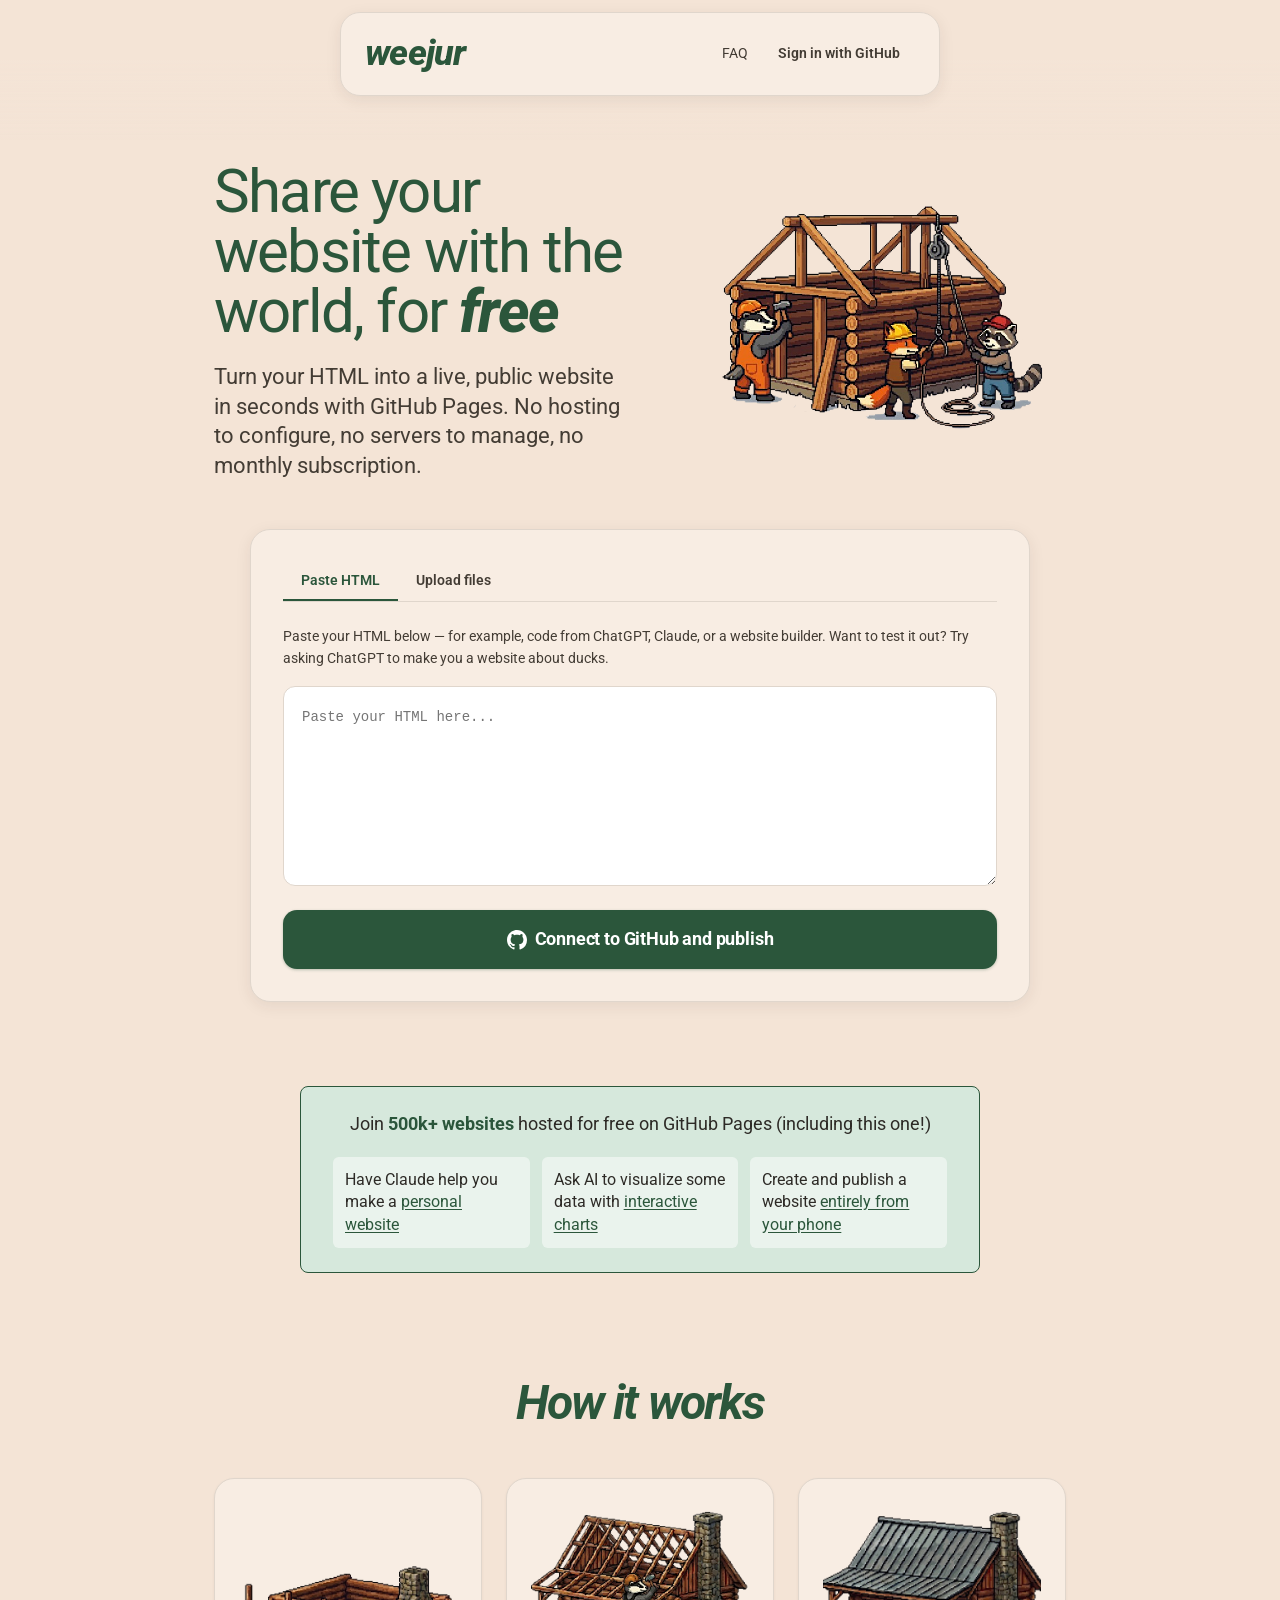
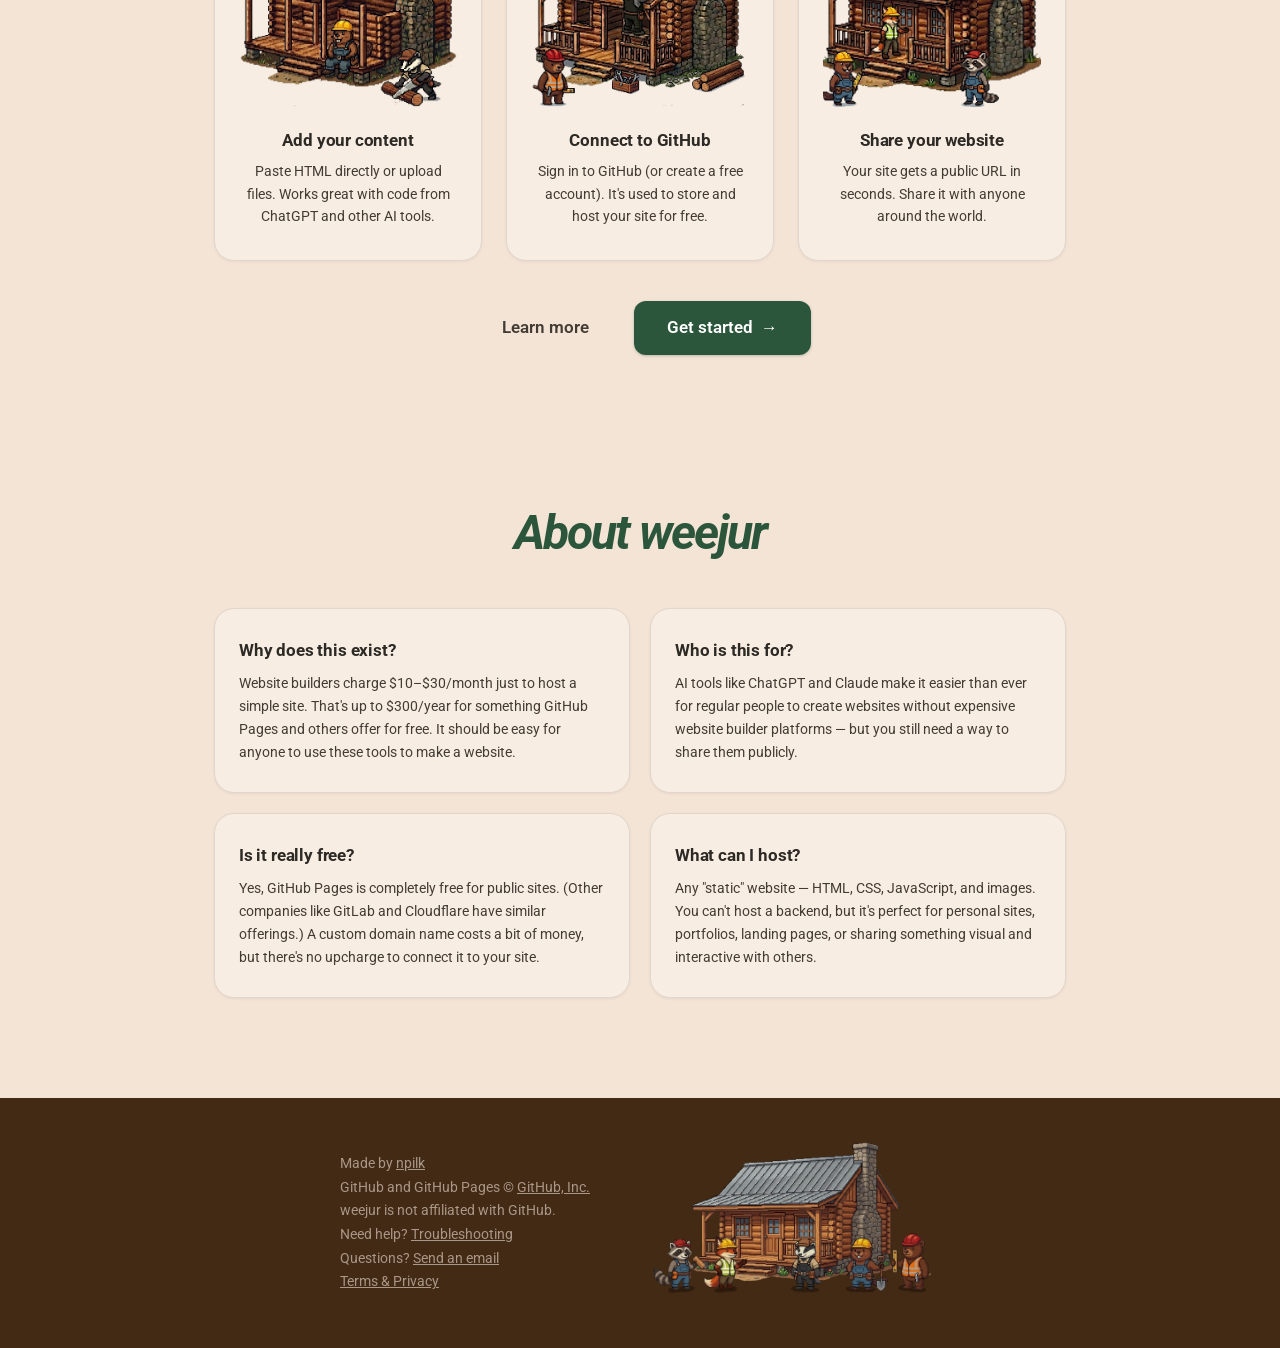
==== index.html @ 6817df88 "updating examples" ====
<!DOCTYPE html>
<html lang="en">
<head>
  <meta charset="UTF-8">
  <meta http-equiv="Content-Security-Policy" content="default-src 'self'; script-src 'self' 'unsafe-inline' https://stats.weejur.com https://static.cloudflareinsights.com; style-src 'self' 'unsafe-inline'; font-src 'self'; connect-src 'self' https://api.github.com https://auth.weejur.com https://stats.weejur.com; img-src 'self' data:;">
  <meta name="viewport" content="width=device-width, initial-scale=1.0">
  <link rel="preload" href="/fonts/Roboto-VariableFont.woff2" as="font" type="font/woff2" crossorigin>
  <link rel="preload" href="/fonts/Roboto-Italic-VariableFont.woff2" as="font" type="font/woff2" crossorigin>
  <title>weejur — Publish websites for free with GitHub Pages</title>
  <meta name="description" content="Turn your HTML into a live website in seconds. No hosting to configure, no servers to manage, no monthly fees. Powered by GitHub Pages.">

  <!-- Open Graph -->
  <meta property="og:type" content="website">
  <meta property="og:url" content="https://weejur.com/">
  <meta property="og:title" content="Publish your website for free">
  <meta property="og:description" content="Turn your HTML into a live website in seconds. No hosting to configure, no servers to manage, no monthly fees. Powered by GitHub Pages.">
  <meta property="og:image" content="https://weejur.com/assets/weejur.png">
  <meta property="og:image:width" content="1200">
  <meta property="og:image:height" content="675">

  <!-- Twitter / X -->
  <meta name="twitter:card" content="summary_large_image">
  <meta name="twitter:title" content="Publish your website for free">
  <meta name="twitter:description" content="Turn your HTML into a live website in seconds. No hosting to configure, no servers to manage, no monthly fees. Powered by GitHub Pages.">
  <meta name="twitter:image" content="https://weejur.com/assets/weejur.png">

  <link rel="icon" type="image/png" href="assets/favicon.png">
  <link rel="stylesheet" href="css/style.css">

  <!-- tracking -->
  <script defer src="https://stats.weejur.com/script.js" data-website-id="b946017f-b414-4cab-8166-3e4735fc5c7e"></script>

</head>
<body class="landing">
  <nav class="nav-bar">
    <a href="/" class="nav-logo">weejur</a>
    <div class="nav-right"></div>
  </nav>

  <!-- Login modal -->
  <div id="login-overlay" class="modal-overlay" hidden>
    <div class="login-card">
      <div class="login-wordmark"><img src="assets/login.png" style="max-width:100px;"></div>

      <!-- Default: sign-in view -->
      <div id="view-signin">
        <h2 id="login-title" class="login-title">Log in with GitHub to <span style="white-space:nowrap">publish your site</span></h2>
        <p class="login-subtitle">weejur uses GitHub Pages to host your websites for free. Sign in with GitHub to get started.</p>
        <p class="login-subtitle">Don't have a GitHub account? No problem! You can make one for free on the next page.</p>
        <button id="btn-signin" class="btn btn-primary btn-large">
          <svg viewBox="0 0 16 16" width="20" height="20" fill="currentColor"><path d="M8 0C3.58 0 0 3.58 0 8c0 3.54 2.29 6.53 5.47 7.59.4.07.55-.17.55-.38 0-.19-.01-.82-.01-1.49-2.01.37-2.53-.49-2.69-.94-.09-.23-.48-.94-.82-1.13-.28-.15-.68-.52-.01-.53.63-.01 1.08.58 1.23.82.72 1.21 1.87.87 2.33.66.07-.52.28-.87.51-1.07-1.78-.2-3.64-.89-3.64-3.95 0-.87.31-1.59.82-2.15-.08-.2-.36-1.02.08-2.12 0 0 .67-.21 2.2.82.64-.18 1.32-.27 2-.27.68 0 1.36.09 2 .27 1.53-1.04 2.2-.82 2.2-.82.44 1.1.16 1.92.08 2.12.51.56.82 1.27.82 2.15 0 3.07-1.87 3.75-3.65 3.95.29.25.54.73.54 1.48 0 1.07-.01 1.93-.01 2.2 0 .21.15.46.55.38A8.013 8.013 0 0016 8c0-4.42-3.58-8-8-8z"></path></svg>
          Sign in with GitHub
        </button>
        <p style="font-size: 0.8rem; color: var(--text-muted); margin-top: 12px; text-align: center; line-height: 1.5; max-width: 300px; margin-left: auto; margin-right: auto;">By signing in, you agree to weejur's <a href="/legal#terms" style="color: var(--text-muted); text-decoration: underline; white-space: nowrap;">Terms of Service</a> and <a href="/legal#privacy" style="color: var(--text-muted); text-decoration: underline; white-space: nowrap;">Privacy Policy</a>.</p>
      </div>

      <!-- Loading view -->
      <div id="view-loading" hidden>
        <p class="login-subtitle">Logging you in...</p>
        <div class="site-status-spinner" style="border-color: var(--coral); border-top-color: transparent; margin: 24px auto 0;"></div>
      </div>

      <!-- Error view -->
      <div id="view-error" hidden>
        <h2 class="login-title">Something went wrong</h2>
        <p id="error-message" class="login-subtitle"></p>
        <button id="btn-retry" class="btn btn-primary btn-large">Try again</button>
      </div>
    </div>
  </div>

  <section class="hero">
    <div class="hero-content">
      <div class="hero-left">
        <h1 class="hero-headline">Share your website with the world, for&nbsp;<em>free</em></h1>
        <p class="hero-sub">Turn your HTML into a live, public website in seconds with GitHub Pages. No hosting to configure, no servers to manage, no monthly subscription.</p>
      </div>
      <div class="hero-right">
        <img src="assets/cabin-construction.png" alt="Pixel art of animal construction workers building a log cabin">
      </div>
    </div>
    <div class="hero-picker">
      <div class="landing-picker">
        <div class="tab-bar">
          <button id="tab-paste" class="tab active" data-tab="paste">Paste HTML</button>
          <button id="tab-upload" class="tab" data-tab="upload">Upload files</button>
        </div>
        <div id="panel-paste" class="tab-panel">
          <p class="paste-hint" style="padding-right:0.5rem;">Paste your HTML below — for example, code from ChatGPT, Claude, or a website builder. Want to test it out? Try asking ChatGPT to make you a website about ducks.</p>
          <textarea id="html-paste" class="html-paste" placeholder="Paste your HTML here..." spellcheck="false"></textarea>
        </div>
        <div id="panel-upload" class="tab-panel" hidden>
          <p class="paste-hint" style="padding-right:0.5rem;margin-bottom:0.5rem;">Want your site to have images, or more than one page? Upload multiple files or an entire folder. Good for sharing output from tools like Claude Code or Codex.</p>
          <p class="paste-hint" style="padding-right:0.5rem;"><strong>Warning:</strong> Uploaded files will be public on the web. Make sure you choose the right files.</p>
          <div id="drop-zone" class="drop-zone">
            <div class="drop-zone-content">
              <svg viewBox="0 0 24 24" width="48" height="48" fill="none" stroke="currentColor" stroke-width="1.5"><path d="M21 15v4a2 2 0 01-2 2H5a2 2 0 01-2-2v-4M17 8l-5-5-5 5M12 3v12"/></svg>
              <p>Drag and drop your folder here</p>
              <p class="drop-zone-alt">or</p>
              <div class="pick-buttons">
                <button id="btn-pick-folder" class="btn btn-secondary">Choose a folder</button>
                <button id="btn-pick-files" class="btn btn-secondary">Choose individual files</button>
              </div>
              <input type="file" id="folder-input" multiple webkitdirectory hidden>
              <input type="file" id="file-input" multiple hidden>
            </div>
          </div>
          <div id="file-list" class="file-list" hidden>
            <h3>Selected files:</h3>
            <ul id="file-list-items"></ul>
            <div class="file-actions">
              <button id="btn-clear-files" class="btn btn-secondary btn-small">Clear and re-select</button>
            </div>
          </div>
        </div>
        <button id="btn-publish-cta" class="btn btn-primary btn-cta landing-cta">
          <svg viewBox="0 0 16 16" width="20" height="20" fill="currentColor"><path d="M8 0C3.58 0 0 3.58 0 8c0 3.54 2.29 6.53 5.47 7.59.4.07.55-.17.55-.38 0-.19-.01-.82-.01-1.49-2.01.37-2.53-.49-2.69-.94-.09-.23-.48-.94-.82-1.13-.28-.15-.68-.52-.01-.53.63-.01 1.08.58 1.23.82.72 1.21 1.87.87 2.33.66.07-.52.28-.87.51-1.07-1.78-.2-3.64-.89-3.64-3.95 0-.87.31-1.59.82-2.15-.08-.2-.36-1.02.08-2.12 0 0 .67-.21 2.2.82.64-.18 1.32-.27 2-.27.68 0 1.36.09 2 .27 1.53-1.04 2.2-.82 2.2-.82.44 1.1.16 1.92.08 2.12.51.56.82 1.27.82 2.15 0 3.07-1.87 3.75-3.65 3.95.29.25.54.73.54 1.48 0 1.07-.01 1.93-.01 2.2 0 .21.15.46.55.38A8.013 8.013 0 0016 8c0-4.42-3.58-8-8-8z"/></svg>
          Connect to GitHub and publish
        </button>
      </div>
    </div>
  </section>

  <div class="examples-wrapper">
  <section class="examples-callout">
    <p class="examples-header">Join <strong>500k+ websites</strong> hosted for free on GitHub Pages (including&nbsp;this one!)</span></p>
    <div class="examples-list">
      <a href="https://weejur.github.io/examples/personal-site" class="example-item">Have Claude help you make a <span class="example-link">personal website</span></a>
      <a href="https://weejur.github.io/examples/data" class="example-item">Ask AI to visualize some data with <span class="example-link">interactive charts</span></a>
      <a href="https://weejur.github.io//examples/phone" class="example-item">Create and publish a website <span class="example-link">entirely from your phone</span></a>
    </div>
  </section>
  </div>

  <section id="how" class="how-it-works">
    <h2 class="section-heading"><em>How it works</em></h2>
    <div class="steps-grid">
      <div class="step-card">
        <img src="assets/step-1.png" alt="Log cabin foundation" class="step-image">
        <h3>Add your content</h3>
        <p>Paste HTML directly or upload files. Works great with code from ChatGPT and other AI tools.</p>
      </div>
      <div class="step-card">
        <img src="assets/step-2.png" alt="In-progress log cabin" class="step-image">
        <h3>Connect to GitHub</h3>
        <p>Sign in to GitHub (or create a free account). It's used to store and host your site for free.</p>
      </div>
      <div class="step-card">
        <img src="assets/step-3.png" alt="Completed log cabin" class="step-image">
        <h3>Share your website</h3>
        <p>Your site gets a public URL in seconds. Share it with anyone around the world.</p>
      </div>
    </div>
    <div style="text-align: center; margin-top: 40px; display: flex; gap: 12px; justify-content: center;">
      <a href="/faq" class="btn btn-ghost btn-large">Learn more</a>
      <button id="bottom-signin" class="btn btn-primary btn-large">Get started<span id="get-started-arrow"> →</span></button>
    </div>
  </section>

  <section class="about-section">
    <h2 class="section-heading"><em>About weejur</em></h2>
    <div class="about-grid">
      <div class="about-card">
        <h3>Why does this exist?</h3>
        <p>Website builders charge $10–$30/month just to host a simple site. That's up to $300/year for something GitHub Pages and others offer for free. It should be easy for anyone to use these tools to make a website.</p>
      </div>
      <div class="about-card">
        <h3>Who is this for?</h3>
        <p>AI tools like ChatGPT and Claude make it easier than ever for regular people to create websites without expensive website builder platforms &mdash; but you still need a way to share them publicly.</p>
      </div>
      <div class="about-card">
        <h3>Is it really free?</h3>
        <p>Yes, GitHub Pages is completely free for public sites. (Other companies like GitLab and Cloudflare have similar offerings.) A custom domain name costs a bit of money, but there's no upcharge to connect it to your site.</p>
      </div>
      <div class="about-card">
        <h3>What can I host?</h3>
        <p>Any "static" website — HTML, CSS, JavaScript, and images. You can't host a backend, but it's perfect for personal sites, portfolios, landing pages, or sharing something visual and interactive with others.</p>
      </div>
    </div>
  </section>

  <footer class="landing-footer">
    <div class="footer-inner">
      <div class="footer-text">
        <p>Made by <a href="https://npilk.com" target="_blank" rel="noopener">npilk</a></p>
        <p>GitHub and GitHub Pages &copy; <a href="https://github.com" target="_blank" rel="noopener">GitHub, Inc.</a></p>
        <p>weejur is not affiliated with GitHub.</p>
        <p>Need help? <a href="/faq#troubleshooting">Troubleshooting</a></p>
        <p>Questions? <a href="mailto:contact@weejur.com">Send an email</a></p>
        <p><a href="/legal">Terms &amp; Privacy</a></p>
      </div>
      <div class="footer-image">
        <img src="assets/cabin-complete.png" alt="Animal construction workers smiling in front of a finished log cabin">
      </div>
    </div>
  </footer>

  <script src="js/shared.js"></script>
  <script>
    const picker = initFilePicker({
      onFilesReady(files) {
        $("btn-publish-cta").hidden = !files;
      },
    });

    // Show CTA when user types in the paste box
    $("html-paste").addEventListener("input", () => {
      $("btn-publish-cta").hidden = !$("html-paste").value.trim();
    });

    // Save files to IndexedDB and open login modal
    $("btn-publish-cta").addEventListener("click", async () => {
      const files = picker.getFiles() || picker.getPastedFiles();
      if (!files) return;
      await savePendingFiles(files);
      openLoginModal('Log in with GitHub to <span style="white-space:nowrap">publish your site</span>');
    });

    // --- Login modal logic ---

    function openLoginModal(title) {
      $("login-title").innerHTML = title || "Log in with GitHub";
      $("login-overlay").hidden = false;
    }

    function closeLoginModal() {
      $("login-overlay").hidden = true;
    }

    function showView(name) {
      $("view-signin").hidden = name !== "signin";
      $("view-loading").hidden = name !== "loading";
      $("view-error").hidden = name !== "error";
    }

    function showError(msg) {
      $("error-message").textContent = msg;
      showView("error");
    }

    // Init navbar — pass custom sign-in handler for the modal
    initNavbar({ onSignIn: async () => { await clearPendingFiles(); openLoginModal(); } });

    // Open modal from bottom CTA
    $("bottom-signin").addEventListener("click", async () => { await clearPendingFiles(); openLoginModal(); });

    // Close modal on overlay click
    $("login-overlay").addEventListener("click", (e) => {
      if (e.target === $("login-overlay")) closeLoginModal();
    });

    // Retry button
    $("btn-retry").addEventListener("click", () => showView("signin"));

    // Start OAuth
    $("btn-signin").addEventListener("click", () => {
      const redirectUri = CONFIG.redirectUri || (window.location.origin + window.location.pathname);
      const scope = "public_repo delete_repo";
      const state = generateOAuthState();
      const url =
        `https://github.com/login/oauth/authorize` +
        `?client_id=${CONFIG.githubClientId}` +
        `&redirect_uri=${encodeURIComponent(redirectUri)}` +
        `&scope=${encodeURIComponent(scope)}` +
        `&state=${encodeURIComponent(state)}`;
      window.location.href = url;
    });

    // Handle OAuth callback
    async function handleOAuthCallback() {
      const params = new URLSearchParams(window.location.search);
      const code = params.get("code");
      if (!code) {
        // Auto-open modal if redirected here with ?login
        if (params.has("login")) openLoginModal();
        return;
      }

      const state = params.get("state");
      if (!verifyOAuthState(state)) {
        window.history.replaceState({}, "", window.location.pathname);
        openLoginModal();
        showError("Sign-in was interrupted. Please try again.");
        return;
      }

      window.history.replaceState({}, "", window.location.pathname);
      openLoginModal();
      showView("loading");

      try {
        const res = await fetch(`${CONFIG.workerUrl}/auth`, {
          method: "POST",
          headers: { "Content-Type": "application/json" },
          body: JSON.stringify({ code }),
        });

        if (!res.ok) {
          const errData = await res.json().catch(() => ({}));
          throw new Error(errData.error || "Authentication failed");
        }

        const data = await res.json();
        setToken(data.access_token);

        const userRes = await fetch("https://api.github.com/user", {
          headers: { Authorization: `Bearer ${data.access_token}` },
        });
        const userData = await userRes.json();
        setUsername(userData.login);

        await redirectAfterAuth();
      } catch (err) {
        showError("Failed to sign in. Please try again.");
      }
    }

    async function redirectAfterAuth() {
      try {
        if (await hasPendingFiles()) {
          window.location.href = "/new";
          return;
        }
        window.location.href = "/dashboard";
      } catch {
        window.location.href = "/dashboard";
      }
    }

    handleOAuthCallback();
  </script>
</body>
</html>
---- css/style.css ----
/* =============================================================================
   weejur — Design System
   ============================================================================= */

@font-face {
  font-family: 'Roboto';
  src: url('../fonts/Roboto-VariableFont.woff2') format('woff2');
  font-weight: 100 900;
  font-style: normal;
  font-display: swap;
}

@font-face {
  font-family: 'Roboto';
  src: url('../fonts/Roboto-Italic-VariableFont.woff2') format('woff2');
  font-weight: 100 900;
  font-style: italic;
  font-display: swap;
}

* {
  margin: 0;
  padding: 0;
  box-sizing: border-box;
}

[hidden] {
  display: none !important;
}

p, li {
  text-wrap: pretty;
}

:root {
  --primary: #2B563B;
  --primary-hover: #1F3F2B;
  --primary-light: #D6E8DC;
  --red: #DD3C2E;
  --red-hover: #C4311F;
  --red-light: #FBEAEC;

  --bg: #F4E4D6;
  --bg-card: #f8ede3;
  --text: #2D2A26;
  --text-muted: #433c34;
  --text-light: #B0AAA6;
  --border: #E0D6CC;
  --border-focus: var(--primary);
  --shadow-sm: 0 1px 3px rgba(45, 42, 38, 0.06);
  --shadow-md: 0 4px 16px rgba(45, 42, 38, 0.08);
  --shadow-lg: 0 8px 30px rgba(45, 42, 38, 0.1);
  --radius: 12px;
  --radius-lg: 20px;
}

html {
  background: var(--bg);
  overscroll-behavior: none;
}

body {
  font-family: 'Roboto', -apple-system, BlinkMacSystemFont, "Segoe UI", sans-serif;
  background: var(--bg);
  color: var(--text);
  line-height: 1.6;
  min-height: 100vh;
  -webkit-font-smoothing: antialiased;
  display: flex;
  flex-direction: column;
}

/* =============================================================================
   Typography
   ============================================================================= */

.wordmark {
  font-weight: 800;
  font-style: italic;
  letter-spacing: -0.03em;
  color: var(--primary);
}

/* =============================================================================
   Nav bar
   ============================================================================= */

.nav-bar {
  display: flex;
  align-items: center;
  justify-content: space-between;
  padding: 12px 24px;
  max-width: 600px;
  margin: 0 auto;
  position: fixed;
  top: 12px;
  left: 12px;
  right: 12px;
  z-index: 50;
  background: #f8ede3;
  border-radius: var(--radius-lg);
  box-shadow: var(--shadow-md);
  border: 1px solid var(--border);
}

body::before {
  content: '';
  position: fixed;
  top: 0;
  left: 0;
  right: 0;
  height: 140px;
  background: linear-gradient(to bottom, var(--bg) 60px, transparent);
  z-index: 49;
  pointer-events: none;
}

.nav-logo {
  font-size: 36px;
  font-weight: 800;
  font-style: italic;
  color: var(--primary);
  text-decoration: none;
  letter-spacing: -0.02em;
}

nav .btn-small {
  font-size: 0.9rem;
}

.nav-right {
  display: flex;
  align-items: center;
  gap: 0;
}

.nav-right a {
  font-weight:400;
}

.nav-right span {
  font-size: 0.9rem;
  color: var(--text-muted);
  font-weight: 600;
}

.nav-account {
  position: relative;
}

.nav-dropdown {
  position: absolute;
  top: calc(100% + 8px);
  right: 0;
  background: var(--bg-card);
  border: 1px solid var(--border);
  border-radius: var(--radius);
  box-shadow: var(--shadow-md);
  min-width: 200px;
  z-index: 100;
  overflow: hidden;
}

.nav-dropdown-header {
  padding: 12px 16px;
  font-size: 0.875rem;
  color: var(--text-muted);
  border-bottom: 1px solid var(--border);
}

.nav-dropdown-item {
  display: block;
  width: 100%;
  padding: 10px 16px;
  font-size: 0.875rem;
  line-height: 1.6;
  color: var(--text);
  text-decoration: none;
  text-align: left;
  background: none;
  border: none;
  cursor: pointer;
  font-family: inherit;
}

.nav-dropdown-item:hover {
  background: rgba(0, 0, 0, 0.04);
}

.nav-hamburger {
  display: none;
  background: none;
  border: none;
  cursor: pointer;
  padding: 4px;
  color: var(--text-muted);
}

/* Offset page content below fixed nav */
body {
  padding-top: 72px;
}

/* =============================================================================
   Buttons
   ============================================================================= */

.btn {
  display: inline-flex;
  align-items: center;
  justify-content: center;
  gap: 8px;
  padding: 10px 20px;
  border: 1px solid transparent;
  border-radius: 10px;
  font-family: inherit;
  font-size: 0.925rem;
  font-weight: 600;
  cursor: pointer;
  transition: all 0.2s ease;
  text-decoration: none;
  line-height: 1.4;
}

.btn:disabled {
  opacity: 0.45;
  cursor: not-allowed;
}

.btn-primary {
  background: var(--primary);
  color: white;
  box-shadow: 0 1px 3px rgba(43, 86, 59, 0.3);
}

.btn-primary:hover:not(:disabled) {
  background: var(--primary-hover);
  box-shadow: 0 2px 8px rgba(43, 86, 59, 0.35);
  transform: translateY(-1px);
}

.btn-secondary {
  background: var(--bg-card);
  color: var(--text);
  border-color: var(--border);
}

.btn-secondary:hover:not(:disabled) {
  background: var(--primary-light);
  border-color: var(--primary);
  color: var(--primary);
}

.btn-secondary.btn-muted:hover:not(:disabled) {
  background: var(--bg);
  border-color: #D8D2CE;
  color: var(--text);
}

.btn-ghost {
  background: transparent;
  color: var(--text-muted);
  padding: 8px 14px;
}

.btn-ghost:hover:not(:disabled) {
  background: rgba(0, 0, 0, 0.04);
  color: var(--text);
}

.btn-danger {
  background: var(--red);
  color: white;
  border-color: var(--red);
}

.btn-danger:hover:not(:disabled) {
  background: var(--red-hover);
}

.btn-large {
  padding: 14px 32px;
  font-size: 1.05rem;
  border-radius: var(--radius);
}

.btn-small {
  padding: 6px 14px;
  font-size: 0.8rem;
  border-radius: 8px;
}

.btn-cta {
  padding: 16px 40px;
  font-size: 1.1rem;
  border-radius: 14px;
  font-weight: 700;
  letter-spacing: -0.01em;
}

/* =============================================================================
   Container
   ============================================================================= */

.container {
  width: 100%;
  max-width: 780px;
  margin: 0 auto;
  padding: 80px 24px;
}

/* =============================================================================
   Landing Page — Hero
   ============================================================================= */

.landing {
  overflow-x: hidden;
}

.hero {
  position: relative;
  padding: 90px 24px 60px;
  overflow: hidden;
  max-width: 900px;
  margin: 0 auto;
}

.hero-content {
  display: flex;
  align-items: center;
  gap: 48px;
  margin-bottom: 10px;
}

.hero-left {
  flex: 4;
}

.hero-headline {
  font-size: 60px;
  font-weight: 400;
  line-height: 1.0;
  color: var(--primary);
  letter-spacing: -0.03em;
}

.hero-headline em {
  font-weight: 800;
  font-style: italic;
}

.hero-sub {
  font-size: 22px;
  color: var(--text-muted);
  margin: 20px 0 0;
  line-height: 1.35;
}

.hero-right {
  flex: 3;
}

.hero-right img {
  width: 100%;
  height: auto;
  border-radius: var(--radius-lg);
}

.hero-picker {
  max-width: 780px;
  margin: 48px auto 0;
}

.landing-picker {
  background: #f8ede3;
  border-radius: var(--radius-lg);
  padding: 32px;
  box-shadow: var(--shadow-md);
  border: 1px solid var(--border);
  text-align: left;
}

.landing-picker .paste-hint {
  color: var(--text-muted);
  font-size: 0.9rem;
  margin-bottom: 16px;
  line-height: 1.55;
}

.landing-picker .html-paste,
.landing-picker .drop-zone {
  margin-bottom: 0;
}

.landing-cta {
  width: 100%;
  margin-top: 24px;
}

/* =============================================================================
   Landing Page — How It Works
   ============================================================================= */

.how-it-works {
  padding: 60px 24px 80px;
  max-width: 900px;
  margin: 0 auto;
}

.section-heading {
  font-size: 3rem;
  font-weight: 700;
  letter-spacing: -0.04em;
  margin-bottom: 36px;
  color: var(--primary);
  text-align: center;
}

.steps-grid {
  display: grid;
  grid-template-columns: repeat(3, 1fr);
  gap: 24px;
}

.step-card {
  background: #f8ede3;
  border-radius: var(--radius-lg);
  padding: 32px 24px;
  text-align: center;
  box-shadow: var(--shadow-sm);
  border: 1px solid var(--border);
  transition: transform 0.2s ease, box-shadow 0.2s ease;
  max-width: 300px;
  margin: 0 auto;
}

.step-card:hover {
  transform: translateY(-3px);
  box-shadow: var(--shadow-md);
}

.step-image {
  width: 100%;
  aspect-ratio: 10 / 9;
  object-fit: cover;
  object-position: bottom;
  border-radius: var(--radius);
  margin-bottom: 12px;
}

.step-card h3 {
  font-size: 1.05rem;
  font-weight: 700;
  margin-bottom: 8px;
  letter-spacing: -0.01em;
}

.step-card p {
  font-size: 0.9rem;
  color: var(--text-muted);
  line-height: 1.55;
}

/* =============================================================================
   Landing Page — Social Proof
   ============================================================================= */

.examples-callout {
  max-width: 680px;
  margin: 24px auto 32px;
  padding: 24px 32px;
  background: var(--primary-light);
  border: 1px solid var(--primary);
  border-radius: 8px;
}

.examples-header {
  font-size: 1.15rem;
  color: var(--text);
  font-weight: 400;
  text-align: center;
  margin-bottom: 20px;
  line-height: 1.4;
}

.examples-header strong {
  color: var(--primary);
  font-weight: 700;
}

.examples-list {
  display: grid;
  grid-template-columns: repeat(3, 1fr);
  gap: 12px;
}

.example-item {
  padding: 12px;
  border-radius: 6px;
  background: rgba(255, 255, 255, 0.5);
  text-decoration: none;
  color: var(--text);
  font-size: 1rem;
  line-height: 1.4;
  transition: background 0.15s;
}

.example-item:hover {
  background: rgba(255, 255, 255, 0.8);
}

.example-link {
  color: var(--primary);
  text-decoration: underline;
  text-underline-offset: 2px;
}

/* =============================================================================
   Landing Page — About / FAQ
   ============================================================================= */

.about-section {
  max-width: 900px;
  margin: 0 auto;
  padding: 60px 24px 100px;
}

.about-grid {
  display: grid;
  grid-template-columns: repeat(2, 1fr);
  gap: 20px;
}

.about-card {
  background: var(--bg-card);
  border-radius: var(--radius-lg);
  padding: 28px 24px;
  box-shadow: var(--shadow-sm);
  border: 1px solid var(--border);
}

.about-card h3 {
  font-size: 1.05rem;
  font-weight: 700;
  margin-bottom: 8px;
  letter-spacing: -0.01em;
}

.about-card p {
  font-size: 0.9rem;
  color: var(--text-muted);
  line-height: 1.6;
}

/* =============================================================================
   Landing Page — Footer
   ============================================================================= */

.landing-footer {
  background: #422a15;
  padding: 40px 24px;
  margin-top: auto;
}

.footer-inner {
  display: flex;
  align-items: center;
  justify-content: space-between;
  max-width: 600px;
  margin: 0 auto;
  gap: 40px;
}

.footer-text {
  display: flex;
  flex-direction: column;
  gap: 6px;
}

.footer-text p {
  font-size: 0.85rem;
  color: #aa9787;
  line-height: 1.3;
  text-align: left;
}

.landing-footer a {
  color: #aa9787;
  text-decoration: underline;
  font-weight: inherit;
}

.landing-footer a:hover {
  text-decoration: underline;
}

.footer-image {
  flex-shrink: 0;
  max-width: 300px;
}

.footer-image img {
  width: 100%;
  height: auto;
  border-radius: var(--radius-lg);
  opacity:0.9;
}

/* =============================================================================
   Login Modal
   ============================================================================= */

.login-card {
  background: var(--bg-card);
  border-radius: var(--radius-lg);
  padding: 46px 38px;
  max-width: 440px;
  width: 90%;
  box-shadow: var(--shadow-lg);
  border: 1px solid var(--border);
  text-align: center;
}

.login-wordmark {
  font-size: 2.2rem;
  font-weight: 800;
  font-style: italic;
  letter-spacing: -0.04em;
  color: var(--primary);
  margin-bottom: 8px;
}

.login-title {
  font-size: 1.3rem;
  font-weight: 700;
  margin-bottom: 16px;
  color: var(--text);
  line-height:1.3;
}

.login-subtitle {
  font-size: 1.05rem;
  color: var(--text-muted);
  margin-bottom: 8px;
  line-height: 1.55;
}

.login-card .btn {
  width: 100%;
  margin-bottom: 16px;
  margin-top:16px;
}

.login-card .btn svg {
  flex-shrink: 0;
}

.login-footer-text {
  font-size: 0.85rem;
  color: #aa9787;
  line-height: 1.55;
}

.login-footer-text a {
  color: #aa9787;
  text-decoration: none;
  font-weight: 500;
}

.login-footer-text a:hover {
  text-decoration: underline;
}

.login-divider {
  display: flex;
  align-items: center;
  gap: 16px;
  margin-bottom: 20px;
  color: var(--text-light);
  font-size: 0.8rem;
}

.login-divider::before,
.login-divider::after {
  content: '';
  flex: 1;
  height: 1px;
  background: var(--border);
}

/* =============================================================================
   App pages — Steps (new site flow)
   ============================================================================= */

.page-header {
  display: flex;
  align-items: center;
  justify-content: space-between;
  margin-bottom: 24px;
}

.page-title {
  font-size: 1.8rem;
  font-weight: 700;
  letter-spacing: -0.02em;
}

.step {
  display: none;
  background: var(--bg-card);
  border-radius: var(--radius-lg);
  padding: 36px;
  margin-bottom: 20px;
  box-shadow: var(--shadow-sm);
  border: 1px solid var(--border);
}

.step.active {
  display: block;
}

.step-number {
  font-size: 0.8rem;
  font-weight: 700;
  color: var(--primary);
  text-transform: uppercase;
  letter-spacing: 0.06em;
  margin-bottom: 8px;
}

.step h2 {
  font-size: 1.4rem;
  font-weight: 700;
  margin-bottom: 12px;
  letter-spacing: -0.02em;
}

.step > p,
.tab-panel > p {
  color: var(--text-muted);
  margin-bottom: 12px;
  line-height: 1.6;
}

/* =============================================================================
   Tabs
   ============================================================================= */

.tab-bar {
  display: flex;
  gap: 0;
  margin-bottom: 24px;
  border-bottom: 1px solid var(--border);
}

.tab {
  padding: 10px 18px;
  background: none;
  border: none;
  border-bottom: 2px solid transparent;
  font-family: inherit;
  font-size: 0.9rem;
  font-weight: 600;
  color: var(--text-muted);
  cursor: pointer;
  transition: all 0.2s ease;
}

.tab:hover {
  color: var(--text);
}

.tab.active {
  color: var(--primary);
  border-bottom-color: var(--primary);
}

/* =============================================================================
   Paste HTML
   ============================================================================= */

.html-paste {
  display: block;
  width: 100%;
  min-height: 200px;
  margin-bottom: 12px;
  padding: 20px 18px;
  font-size: 0.875rem;
  font-family: "SFMono-Regular", Consolas, "Liberation Mono", monospace;
  border: 1px solid var(--border);
  border-radius: var(--radius);
  resize: vertical;
  line-height: 1.5;
  background: white;
  color: var(--text);
  transition: border-color 0.2s, box-shadow 0.2s;
}

.html-paste:focus {
  outline: none;
  border-color: var(--primary);
  box-shadow: 0 0 0 3px rgba(43, 86, 59, 0.12);
}

/* =============================================================================
   Drop zone
   ============================================================================= */

.drop-zone {
  border: 2px dashed var(--border);
  border-radius: var(--radius-lg);
  margin-bottom: 12px;
  padding: 56px 24px;
  text-align: center;
  transition: all 0.2s ease;
  cursor: pointer;
  background: white;
}

.drop-zone.drag-over {
  border-color: var(--primary);
  background: var(--primary-light);
}

.drop-zone-content svg {
  color: var(--text-light);
  margin-bottom: 16px;
}

.drop-zone-content p {
  color: var(--text-muted);
  margin-bottom: 8px;
}

.drop-zone-alt {
  font-size: 0.8rem;
  color: var(--text-light) !important;
}

.pick-buttons {
  display: flex;
  gap: 8px;
  justify-content: center;
}

.pick-buttons .btn {
  background: #fff;
}

.pick-buttons .btn:hover:not(:disabled) {
  background: var(--primary-light);
  border-color: var(--primary);
  color: var(--primary);
}

/* =============================================================================
   File list
   ============================================================================= */

.file-list {
  margin-top: 20px;
}

.file-list h3 {
  font-size: 0.9rem;
  font-weight: 600;
  margin-bottom: 8px;
}

.file-list ul {
  list-style: none;
  max-height: 200px;
  overflow-y: auto;
  border: 1px solid var(--border);
  border-radius: var(--radius);
  margin-bottom: 16px;
  background: white;
}

.file-list li {
  padding: 7px 14px;
  font-size: 0.825rem;
  font-family: "SFMono-Regular", Consolas, monospace;
  color: var(--text-muted);
  border-bottom: 1px solid var(--border);
}

.file-list li:last-child {
  border-bottom: none;
}

.file-actions {
  display: flex;
  justify-content: space-between;
  align-items: center;
}

/* =============================================================================
   Name input
   ============================================================================= */

.name-input-group {
  margin-bottom: 20px;
}

#site-name {
  width: 100%;
  padding: 12px 16px;
  font-size: 1.05rem;
  border: 1px solid var(--border);
  border-radius: var(--radius);
  font-family: "SFMono-Regular", Consolas, monospace;
  margin-bottom: 8px;
  background: white;
  color: var(--text);
  transition: border-color 0.2s, box-shadow 0.2s;
}

#site-name:focus {
  outline: none;
  border-color: var(--primary);
  box-shadow: 0 0 0 3px rgba(43, 86, 59, 0.12);
}

.url-preview {
  font-size: 0.85rem;
  color: var(--text-muted);
}

.url-preview strong {
  color: var(--primary);
}

/* =============================================================================
   Progress steps
   ============================================================================= */

.progress-steps {
  display: flex;
  flex-direction: column;
  gap: 12px;
}

.progress-step {
  padding: 14px 18px;
  border-radius: var(--radius);
  background: var(--bg);
  color: var(--text-light);
  font-size: 0.925rem;
  transition: all 0.3s ease;
  border: 1px solid var(--border);
}

.progress-step.active {
  background: var(--bg-card);
  color: var(--text);
  border-color: var(--primary);
}

.progress-step.done {
  background: var(--primary-light);
  color: #1A7A4C;
  border-color: transparent;
}

.progress-step.error {
  background: var(--red-light);
  color: #9E2A2A;
  border-color: transparent;
}

/* =============================================================================
   Done — site status
   ============================================================================= */

.site-status {
  padding: 24px;
  margin-bottom: 20px;
  border-radius: var(--radius);
}

.site-status-body {
  display: flex;
  align-items: center;
  gap: 24px;
  max-width: 450px;
  margin: 0 auto;
}

.site-status-text {
  flex: 1;
  text-align: left;
}

.site-status-img {
  width: 120px;
  height: auto;
  flex-shrink: 0;
}

.site-status-title {
  font-weight: 700;
  font-size: 1.1rem;
  display: flex;
  align-items: center;
  gap: 10px;
  color: var(--text);
}

.site-status-spinner {
  display: inline-block;
  width: 20px;
  height: 20px;
  border: 3px solid var(--primary);
  border-top-color: transparent;
  border-radius: 50%;
  animation: spin 0.8s linear infinite;
  flex-shrink: 0;
}

@keyframes spin {
  to { transform: rotate(360deg); }
}

.site-status-hint {
  font-size: 0.85rem;
  margin-top: 6px;
  color: var(--text-muted);
}

.site-status-checking {
  background: var(--bg-card);
  border: 1px solid var(--border);
}

.site-status-live {
  background: var(--primary-light);
  border: 1px solid #B5D4BF;
}

.site-status-live-text {
  font-weight: 700;
  font-size: 1.1rem;
  color: var(--text);
}

#site-status-slow {
  background: var(--bg-card);
  border: 1px solid var(--border);
  color: var(--text-muted);
}

.site-status-slow-text {
  font-size: 0.925rem;
}

/* =============================================================================
   Done — URL box
   ============================================================================= */

.site-url-box {
  display: flex;
  align-items: center;
  flex-wrap: wrap;
  gap: 12px;
  background: var(--primary-light);
  border: 1px solid #B5D4BF;
  border-radius: var(--radius);
  padding: 16px 20px;
  margin-bottom: 12px;
}

.site-url-box a {
  flex: 1;
  min-width: 190px;
  color: var(--primary);
  font-size: 1.05rem;
  font-weight: 600;
  word-break: break-all;
}

#done-heading {
  margin-bottom: 20px;
}

.done-help {
  font-size: 0.9rem;
  color: var(--text-muted);
  margin-bottom: 28px !important;
}

.done-help a,
.done-help a:visited {
  color: var(--primary);
}

.done-actions-buttons {
  display: flex;
  flex-wrap: wrap;
  align-items: center;
  gap: 12px;
}

.done-actions-buttons .btn-primary + .btn-muted {
  margin-left: auto;
}

@media (max-width: 700px) {
  .site-url-box a {
    font-size: 14px;
  }
  .site-url-box .btn {
    margin: 0 auto;
  }
  .done-actions-buttons {
    flex-direction: column;
    align-items: center;
    max-width: 400px;
    margin: 0 auto;
  }
  .done-actions-buttons .btn {
    width: 100%;
    text-align: center;
  }
  .done-actions-buttons .btn-primary + .btn-muted {
    margin-left: 0;
  }
  .html-paste,
  .modal-input {
    font-size: 1rem;
  }
}

/* =============================================================================
   Error
   ============================================================================= */

.error {
  background: var(--red-light);
  color: #9E2A2A;
  padding: 12px 16px;
  border-radius: var(--radius);
  margin-bottom: 16px;
  font-size: 0.9rem;
}

/* =============================================================================
   Footer (app pages)
   ============================================================================= */

footer {
  text-align: center;
  margin-top: 40px;
  color: #aa9787;
  font-size: 0.85rem;
}

footer a {
  color: #aa9787;
  text-decoration: none;
}

footer a:hover {
  text-decoration: underline;
}

/* =============================================================================
   Dashboard — Site cards
   ============================================================================= */

.site-list {
  display: flex;
  flex-direction: column;
  gap: 12px;
  margin-bottom:16px;
}

.site-card {
  display: flex;
  align-items: center;
  justify-content: space-between;
  background: var(--bg-card);
  border-radius: var(--radius-lg);
  padding: 24px 28px;
  box-shadow: var(--shadow-sm);
  border: 1px solid var(--border);
  transition: box-shadow 0.2s ease;
}

.site-card:hover {
  box-shadow: var(--shadow-sm);
}

.site-card-info {
  min-width: 0;
  flex: 1;
}

.site-card-name {
  display: flex;
  align-items: center;
  gap: 8px;
  font-size: 1.05rem;
  font-weight: 700;
}

.site-card-copy {
  background: none;
  border: none;
  cursor: pointer;
  color: var(--text-light);
  padding: 2px;
  display: inline-flex;
  align-items: center;
  transition: color 0.2s ease;
}

.site-card-copy:hover {
  color: var(--primary);
}

.site-card-url {
  font-size: 0.95rem;
  color: var(--primary);
  text-decoration: none;
  word-break: break-all;
}

.site-card-url:hover {
  text-decoration: underline;
}

.site-card-repo {
  display: block;
  font-size: 0.875rem;
  color: var(--text-muted);
  text-decoration: underline;
  margin-top: 2px;
}

.site-card-repo:hover {
  color: var(--text-muted);
}

.site-card-actions {
  display: flex;
  gap: 8px;
  margin-left: 16px;
  flex-shrink: 0;
}

/* =============================================================================
   Loading spinner
   ============================================================================= */

.loading-spinner {
  text-align: center;
  padding: 48px 20px;
  color: var(--text-muted);
  font-size: 1rem;
}

/* =============================================================================
   Empty state
   ============================================================================= */

.empty-state {
  text-align: center;
  padding: 56px 24px;
  background: var(--bg-card);
  border-radius: var(--radius-lg);
  box-shadow: var(--shadow-sm);
  border: 1px solid var(--border);
}

.empty-state p {
  color: var(--text-muted);
  margin-bottom: 20px;
  font-size: 1.05rem;
}

/* =============================================================================
   Modal
   ============================================================================= */

.modal-overlay {
  position: fixed;
  inset: 0;
  background: rgba(45, 42, 38, 0.45);
  backdrop-filter: blur(4px);
  -webkit-backdrop-filter: blur(4px);
  display: flex;
  align-items: center;
  justify-content: center;
  z-index: 100;
}

.modal-overlay[hidden] {
  display: none;
}

.modal {
  background: var(--bg-card);
  border-radius: var(--radius-lg);
  padding: 36px;
  max-width: 480px;
  width: 90%;
  box-shadow: var(--shadow-lg);
}

.modal h3 {
  font-size: 1.2rem;
  font-weight: 700;
  margin-bottom: 12px;
}

.modal p {
  color: var(--text-muted);
  margin-bottom: 12px;
  font-size: 0.925rem;
  line-height: 1.55;
}

.modal p strong {
  color: var(--text);
}

.modal-input {
  width: 100%;
  padding: 10px 14px;
  font-size: 0.95rem;
  border: 1px solid var(--border);
  border-radius: var(--radius);
  margin-bottom: 20px;
  font-family: "SFMono-Regular", Consolas, monospace;
  background: white;
  color: var(--text);
  transition: border-color 0.2s, box-shadow 0.2s;
}

.modal-input:focus {
  outline: none;
  border-color: var(--red);
  box-shadow: 0 0 0 3px rgba(221, 60, 46, 0.12);
}

/* =============================================================================
   Learn page
   ============================================================================= */

.learn-layout {
  display: flex;
  max-width: 900px;
  margin: 0 auto;
  padding: 80px 24px 60px;
  gap: 48px;
}

.learn-sidebar {
  width: 190px;
  flex-shrink: 0;
  position: sticky;
  top: 140px;
  align-self: flex-start;
}

.learn-toc {
  display: flex;
  flex-direction: column;
  gap: 2px;
  background: var(--bg-card);
  border-radius: var(--radius-lg);
  padding: 16px 12px;
  box-shadow: var(--shadow-sm);
  border: 1px solid var(--border);
}

.learn-toc-heading {
  display: block;
  font-size: 0.875rem;
  font-weight: 600;
  color: var(--primary);
  text-decoration: none;
  padding: 6px 12px;
  border-radius: 8px;
  margin-top: 10px;
  transition: all 0.15s ease;
  cursor: pointer;
}

.learn-toc-heading:hover {
  background: rgba(0, 0, 0, 0.04);
  color: var(--text);
}

.learn-toc-heading:first-child {
  margin-top: 0;
}

.learn-toc-link {
  display: block;
  padding: 6px 12px;
  font-size: 0.875rem;
  font-weight: 500;
  color: var(--text-muted);
  text-decoration: none;
  border-radius: 8px;
  transition: all 0.15s ease;
}

.learn-toc-link:hover {
  color: var(--text);
  background: rgba(0, 0, 0, 0.03);
}

.learn-toc-link.active {
  color: var(--primary);
  background: var(--primary-light);
  font-weight: 600;
}

.learn-content {
  flex: 1;
  min-width: 0;
}

.faq-title {
  font-size: 2.4rem;
  font-weight: 800;
  letter-spacing: -0.03em;
  margin-bottom: 40px;
  line-height:1.3;
}

.learn-heading-row {
  margin-bottom: 24px;
}

.learn-heading-img {
  display: block;
  height: 100px;
  width: auto;
  margin-top: 12px;
}

.learn-heading {
  font-size: 1.6rem;
  font-weight: 700;
  letter-spacing: -0.02em;
  margin-bottom: 0;
  color: var(--primary);
  scroll-margin-top: 140px;
}

.learn-heading-row + .learn-section {
  /* no extra top margin on the first section after a heading */
}

.learn-section + .learn-heading-row {
  margin-top: 80px;
}

/* Error pages (404, 500) */

.error-page {
  width: 100%;
  max-width: 600px;
  margin: 80px auto 80px;
  padding: 0 24px;
  text-align: left;
}

.error-page .learn-heading-row {
  display: flex;
  flex-direction: column;
  align-items: flex-start;
  margin-bottom: 24px;
}

.error-message {
  color: var(--text-muted);
  font-size: 1rem;
  line-height: 1.6;
  margin-bottom: 24px;
}

.error-link {
  display: inline-block;
  font-weight: 600;
  color: var(--primary);
  text-decoration: none;
  font-size: 0.95rem;
}

.error-link:hover {
  text-decoration: underline;
}

.learn-section {
  margin-bottom: 64px;
  scroll-margin-top: 140px;
}

.learn-section h2 {
  font-size: 1.15rem;
  font-weight: 700;
  margin-bottom: 12px;
  letter-spacing: -0.01em;
}

.learn-section p {
  color: var(--text-muted);
  margin-bottom: 12px;
  line-height: 1.65;
  font-size: 0.925rem;
}

.learn-section p:last-child {
  margin-bottom: 0;
}

.learn-section ul {
  color: var(--text-muted);
  font-size: 0.925rem;
  line-height: 1.65;
  padding-left: 1.25em;
  margin-bottom: 0;
}

.learn-section ul li {
  margin-bottom: 12px;
}

.learn-section ul li:last-child {
  margin-bottom: 0;
}

.learn-section code {
  background: rgba(0, 0, 0, 0.05);
  padding: 2px 6px;
  border-radius: 4px;
  font-size: 0.85em;
  font-family: "SFMono-Regular", Consolas, "Liberation Mono", monospace;
}

.learn-section a {
  color: var(--primary);
  text-decoration: none;
  font-weight: 500;
}

.learn-section a:hover {
  text-decoration: underline;
}

/* =============================================================================
   Responsive
   ============================================================================= */

@media (max-width: 700px) {
  .steps-grid {
    grid-template-columns: 1fr;
    gap: 16px;
  }

  .hero {
    padding: 56px 20px 40px;
  }

  .hero-content {
    flex-direction: column-reverse;
    gap: 24px;
  }

  .hero-left {
    max-width: 500px;
    margin: 0 auto;
  }

  .hero-right img {
    max-width: 300px;
    display: block;
    margin: 0 auto;
  }

  .hero-headline {
    font-size: 42px;
  }

  .hero-sub {
    font-size: 20px;
  }

  .landing-picker {
    padding: 24px 20px;
  }

  .examples-wrapper {
    padding: 0 20px;
  }
  
  .examples-callout {
    max-width: 680px;
    padding: 20px 16px;
  }

  .examples-list {
    grid-template-columns: 1fr;
  }

  .login-card {
    padding: 36px 28px;
  }

  .step {
    padding: 28px 20px;
  }

  .learn-layout {
    flex-direction: column;
    padding: 60px 20px 40px;
    gap: 0;
  }

  .learn-sidebar {
    display: none;
  }

  .about-grid {
    grid-template-columns: 1fr;
  }

  .learn-section {
    padding: 0;
    margin-bottom: 40px;
  }
}

@media (max-width: 600px) {
  .footer-inner {
    flex-direction: column;
    align-items: flex-start;
    gap: 24px;
  }

  .footer-image {
    align-self: center;
  }
}


@media (max-width: 500px) {
  .site-card {
    flex-direction: column;
    align-items: flex-start;
    gap: 16px;
  }

  .site-card-actions {
    margin-left: 0;
  }

  .landing-cta svg {
    display: none;
  }

  .site-status-body {
    flex-direction: column-reverse;
  }

  .site-status-img {
    width: 100px;
    align-self: center;
  }

  .btn-large {
    padding: 14px 18px;
  }

  #get-started-arrow {
    display: none;
  }

  /* Mobile nav */
  .nav-bar {
    flex-wrap: wrap;
  }

  .nav-hamburger {
    display: block;
  }

  .nav-right {
    display: none;
    flex-direction: column;
    width: 100%;
    padding-top: 4px;
  }

  .nav-bar.nav-open .nav-right {
    display: flex;
  }

  .nav-right .btn {
    width: 100%;
    text-align: left;
    justify-content: flex-start;
  }

  .nav-account {
    width: 100%;
  }

  .nav-account .btn {
    width: 100%;
    text-align: left;
    justify-content: flex-start;
  }

  .nav-dropdown {
    position: static;
    border-radius: 0;
    box-shadow: none;
    border: none;
    min-width: 0;
    margin-top: 4px;
    padding-left: 14px;
    padding-right: 14px;
  }

  .nav-dropdown-header {
    border-top: 1px solid var(--border);
    padding-top: 12px;
  }

}
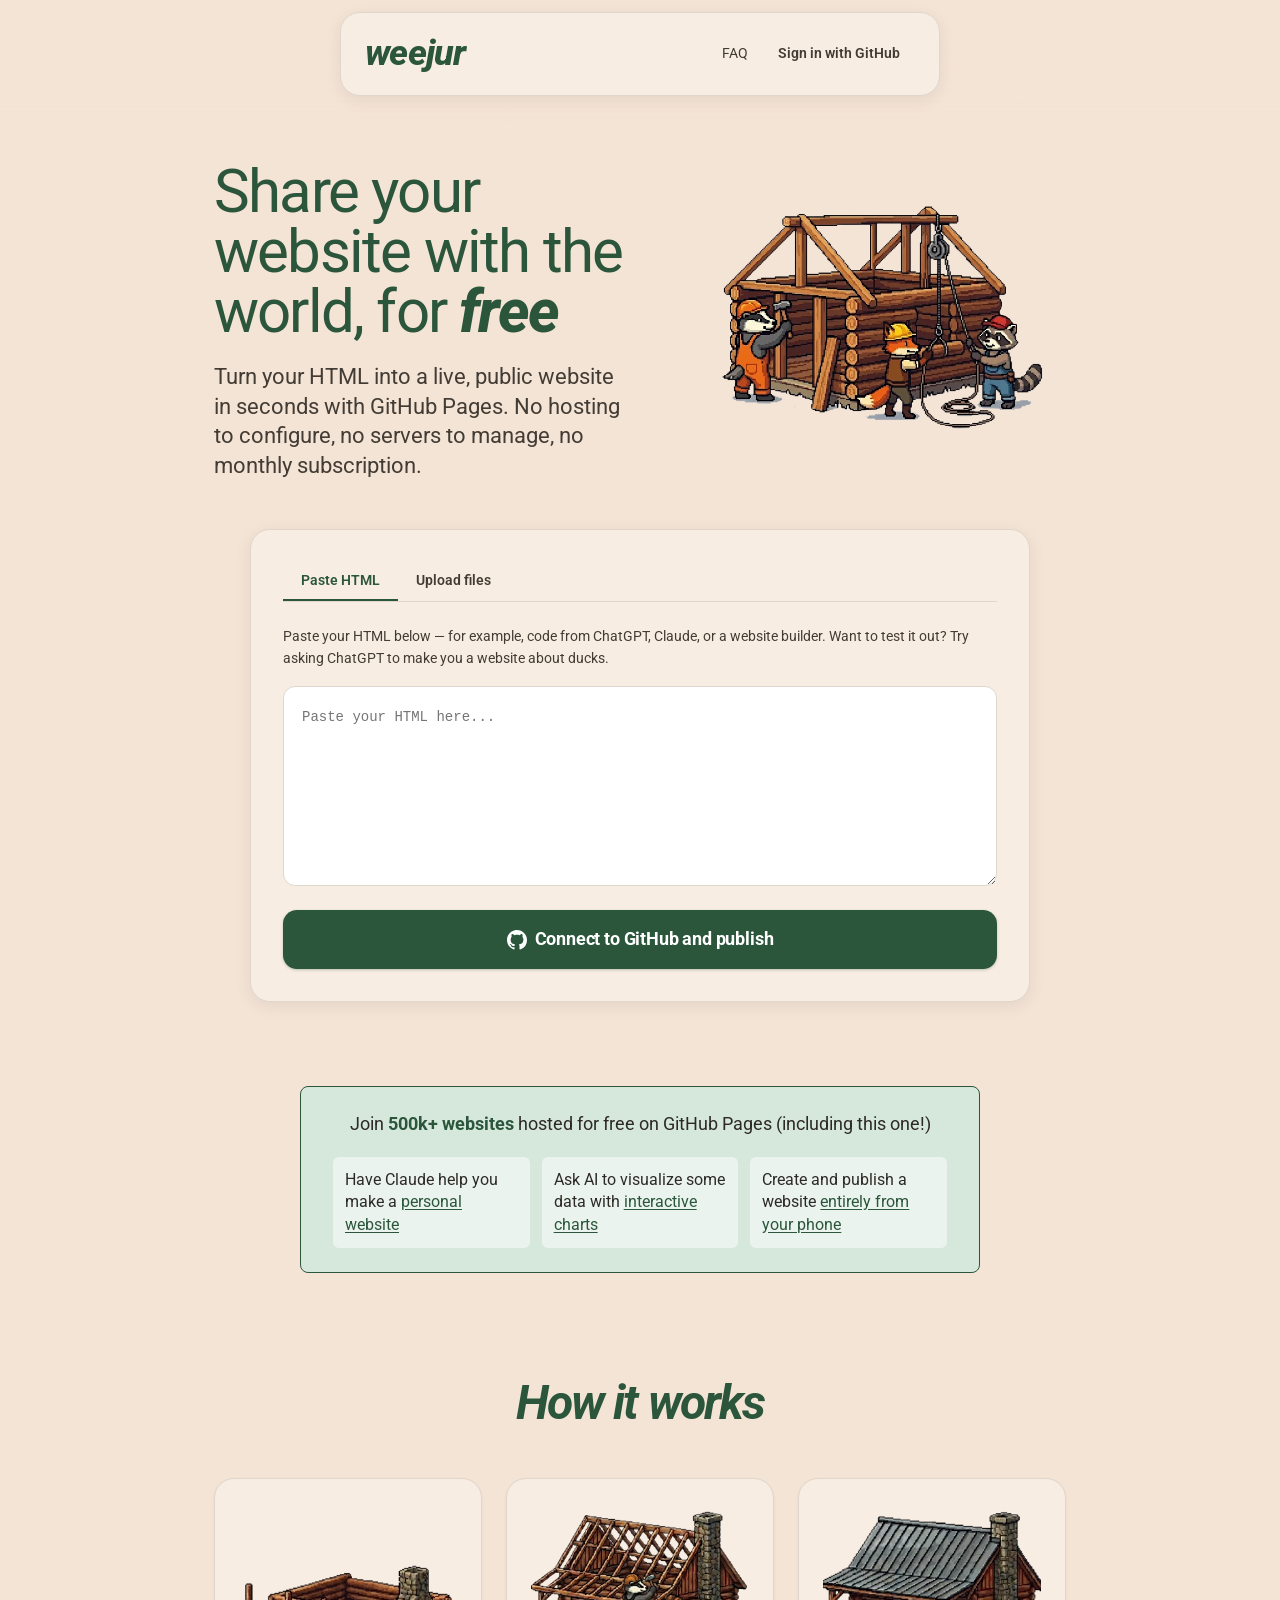
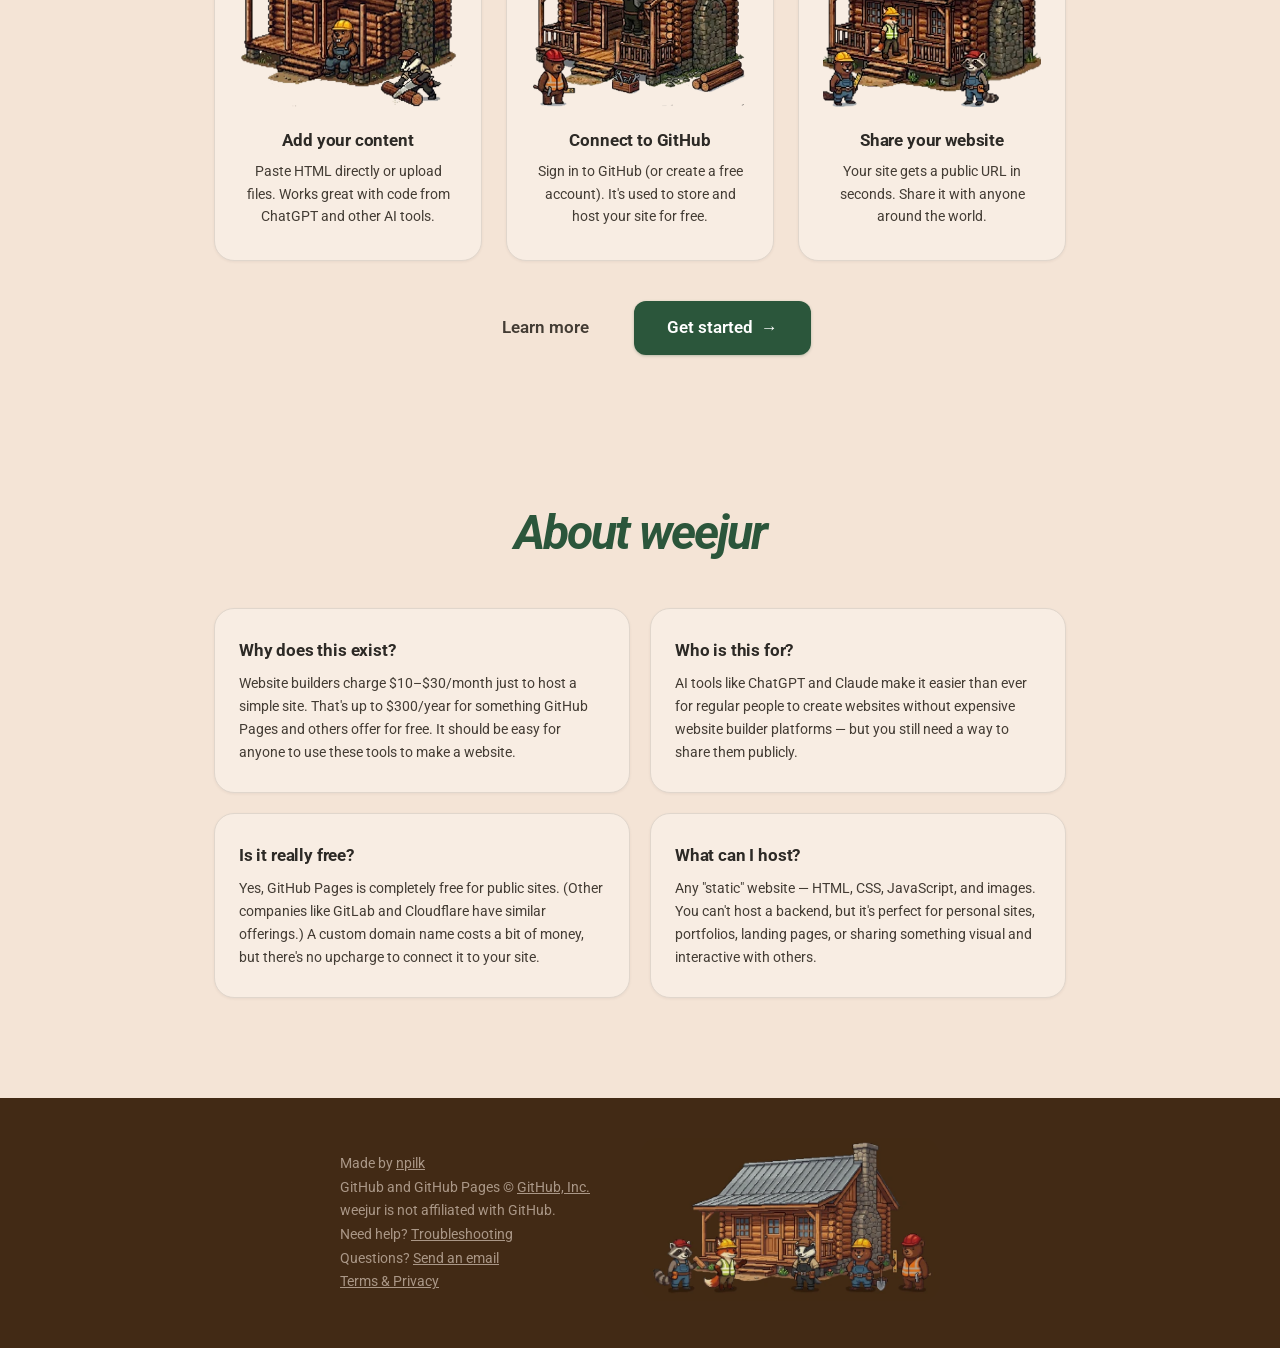
==== commit c0a81b28: "image conversion for efficiency" ====
--- a/index.html
+++ b/index.html
@@ -40,7 +40,7 @@
   <!-- Login modal -->
   <div id="login-overlay" class="modal-overlay" hidden>
     <div class="login-card">
-      <div class="login-wordmark"><img src="assets/login.png" style="max-width:100px;"></div>
+      <div class="login-wordmark"><img src="assets/login.webp" style="max-width:100px;"></div>
 
       <!-- Default: sign-in view -->
       <div id="view-signin">
@@ -76,7 +76,7 @@
         <p class="hero-sub">Turn your HTML into a live, public website in seconds with GitHub Pages. No hosting to configure, no servers to manage, no monthly subscription.</p>
       </div>
       <div class="hero-right">
-        <img src="assets/cabin-construction.png" alt="Pixel art of animal construction workers building a log cabin">
+        <img src="assets/cabin-construction.webp" alt="Pixel art of animal construction workers building a log cabin">
       </div>
     </div>
     <div class="hero-picker">
@@ -136,17 +136,17 @@
     <h2 class="section-heading"><em>How it works</em></h2>
     <div class="steps-grid">
       <div class="step-card">
-        <img src="assets/step-1.png" alt="Log cabin foundation" class="step-image">
+        <img src="assets/step-1.webp" alt="Log cabin foundation" class="step-image">
         <h3>Add your content</h3>
         <p>Paste HTML directly or upload files. Works great with code from ChatGPT and other AI tools.</p>
       </div>
       <div class="step-card">
-        <img src="assets/step-2.png" alt="In-progress log cabin" class="step-image">
+        <img src="assets/step-2.webp" alt="In-progress log cabin" class="step-image">
         <h3>Connect to GitHub</h3>
         <p>Sign in to GitHub (or create a free account). It's used to store and host your site for free.</p>
       </div>
       <div class="step-card">
-        <img src="assets/step-3.png" alt="Completed log cabin" class="step-image">
+        <img src="assets/step-3.webp" alt="Completed log cabin" class="step-image">
         <h3>Share your website</h3>
         <p>Your site gets a public URL in seconds. Share it with anyone around the world.</p>
       </div>
@@ -190,7 +190,7 @@
         <p><a href="/legal">Terms &amp; Privacy</a></p>
       </div>
       <div class="footer-image">
-        <img src="assets/cabin-complete.png" alt="Animal construction workers smiling in front of a finished log cabin">
+        <img src="assets/cabin-complete.webp" alt="Animal construction workers smiling in front of a finished log cabin">
       </div>
     </div>
   </footer>
@@ -208,12 +208,16 @@
       $("btn-publish-cta").hidden = !$("html-paste").value.trim();
     });
 
-    // Save files to IndexedDB and open login modal
+    // Save files to IndexedDB and go to new.html (if logged in) or open login modal
     $("btn-publish-cta").addEventListener("click", async () => {
       const files = picker.getFiles() || picker.getPastedFiles();
       if (!files) return;
       await savePendingFiles(files);
-      openLoginModal('Log in with GitHub to <span style="white-space:nowrap">publish your site</span>');
+      if (getToken()) {
+        window.location.href = "/new";
+      } else {
+        openLoginModal('Log in with GitHub to <span style="white-space:nowrap">publish your site</span>');
+      }
     });
 
     // --- Login modal logic ---
--- a/css/style.css
+++ b/css/style.css
@@ -1005,6 +1005,7 @@
   align-items: center;
   gap: 10px;
   color: var(--text);
+  line-height: 1.3;
 }
 
 .site-status-spinner {
@@ -1338,6 +1339,11 @@
   transition: border-color 0.2s, box-shadow 0.2s;
 }
 
+.modal-input,
+.modal-actions .btn {
+  touch-action: manipulation;
+}
+
 .modal-input:focus {
   outline: none;
   border-color: var(--red);
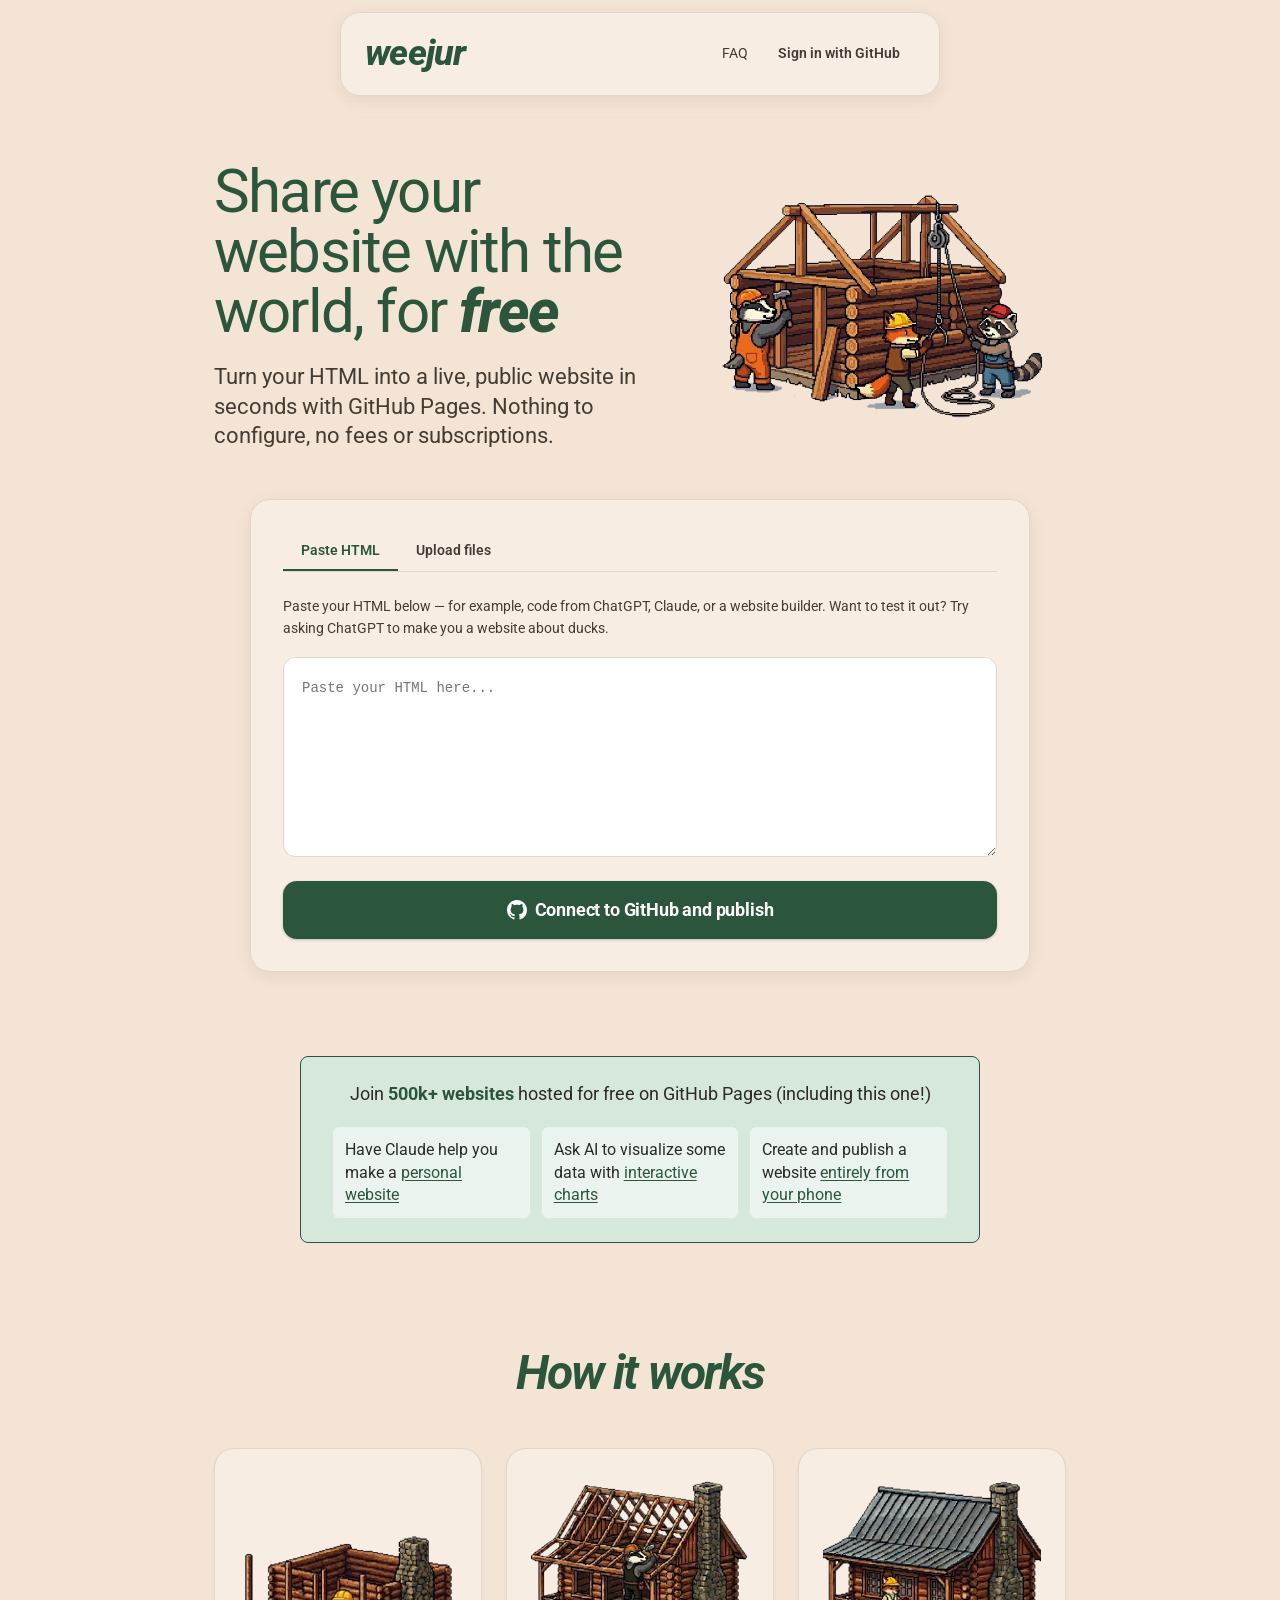
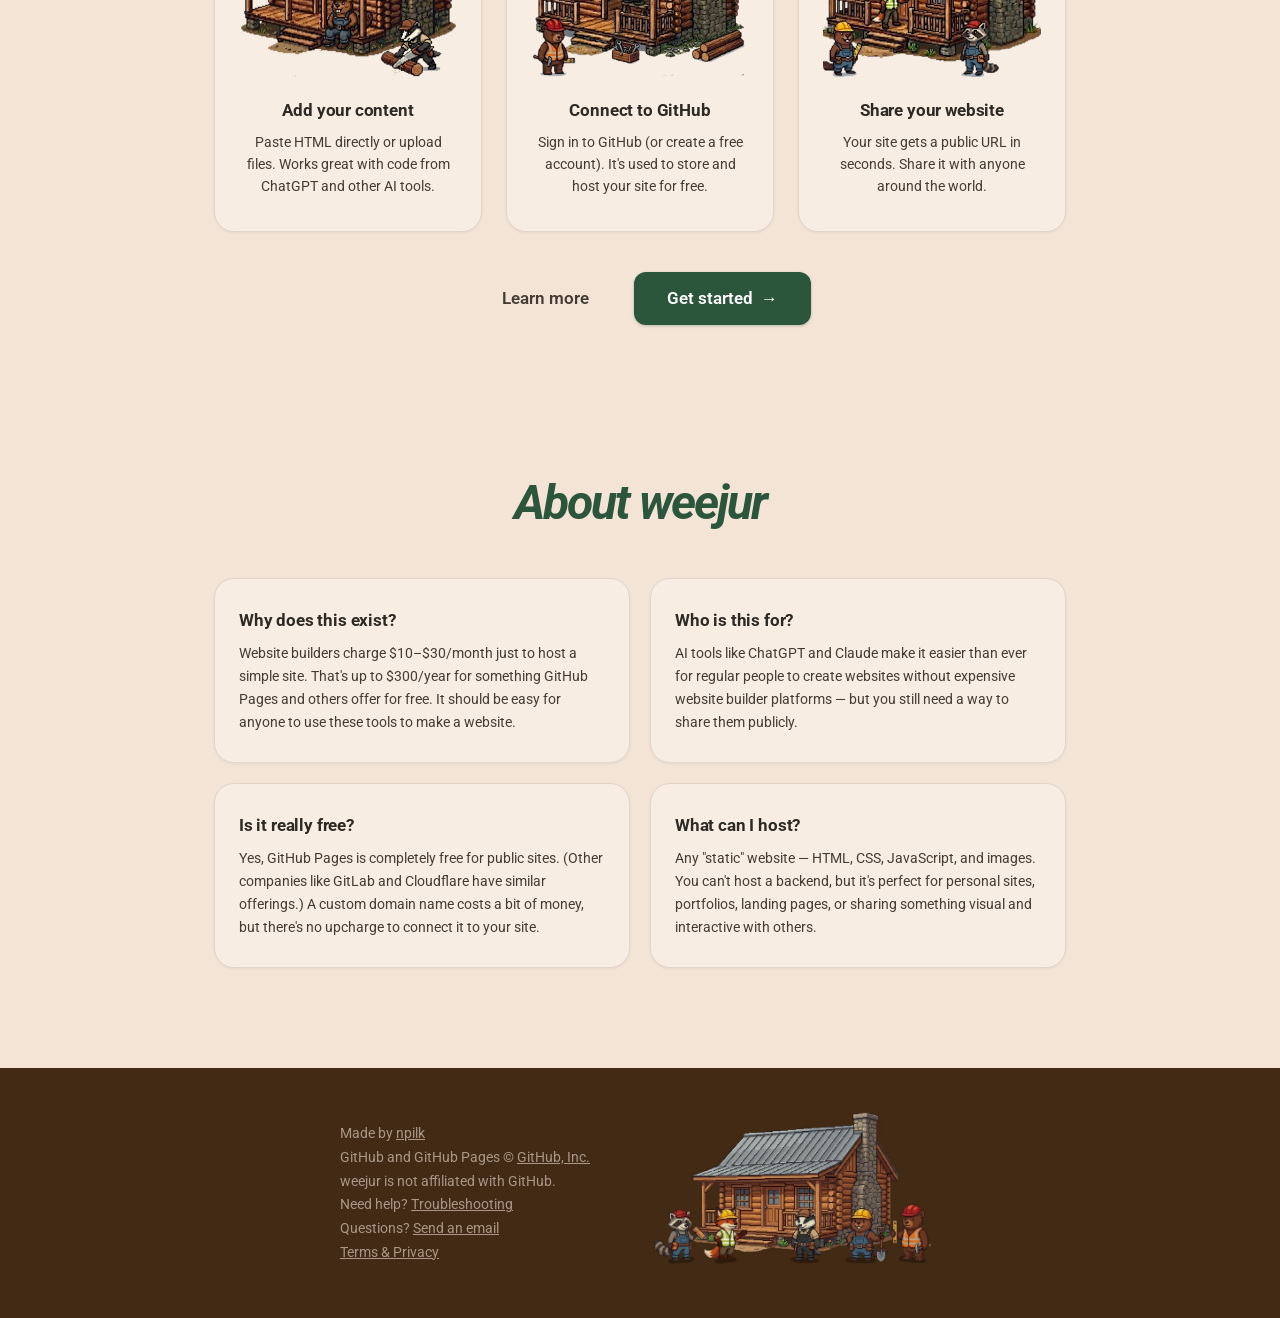
==== commit 7f902607: "updating landing page copy" ====
--- a/index.html
+++ b/index.html
@@ -5,15 +5,15 @@
   <meta http-equiv="Content-Security-Policy" content="default-src 'self'; script-src 'self' 'unsafe-inline' https://stats.weejur.com https://static.cloudflareinsights.com; style-src 'self' 'unsafe-inline'; font-src 'self'; connect-src 'self' https://api.github.com https://auth.weejur.com https://stats.weejur.com; img-src 'self' data:;">
   <meta name="viewport" content="width=device-width, initial-scale=1.0">
   <link rel="preload" href="/fonts/Roboto-VariableFont.woff2" as="font" type="font/woff2" crossorigin>
-  <link rel="preload" href="/fonts/Roboto-Italic-VariableFont.woff2" as="font" type="font/woff2" crossorigin>
+  <link rel="preload" href="/fonts/Roboto-Italic-subset.woff2" as="font" type="font/woff2" crossorigin>
   <title>weejur — Publish websites for free with GitHub Pages</title>
-  <meta name="description" content="Turn your HTML into a live website in seconds. No hosting to configure, no servers to manage, no monthly fees. Powered by GitHub Pages.">
+  <meta name="description" content="Turn your HTML into a live website in seconds. Nothing to configure, no fees or subscriptions. Powered by GitHub Pages.">
 
   <!-- Open Graph -->
   <meta property="og:type" content="website">
   <meta property="og:url" content="https://weejur.com/">
   <meta property="og:title" content="Publish your website for free">
-  <meta property="og:description" content="Turn your HTML into a live website in seconds. No hosting to configure, no servers to manage, no monthly fees. Powered by GitHub Pages.">
+  <meta property="og:description" content="Turn your HTML into a live website in seconds. Nothing to configure, no fees or subscriptions. Powered by GitHub Pages.">
   <meta property="og:image" content="https://weejur.com/assets/weejur.png">
   <meta property="og:image:width" content="1200">
   <meta property="og:image:height" content="675">
@@ -21,7 +21,7 @@
   <!-- Twitter / X -->
   <meta name="twitter:card" content="summary_large_image">
   <meta name="twitter:title" content="Publish your website for free">
-  <meta name="twitter:description" content="Turn your HTML into a live website in seconds. No hosting to configure, no servers to manage, no monthly fees. Powered by GitHub Pages.">
+  <meta name="twitter:description" content="Turn your HTML into a live website in seconds. Nothing to configure, no fees or subscriptions. Powered by GitHub Pages.">
   <meta name="twitter:image" content="https://weejur.com/assets/weejur.png">
 
   <link rel="icon" type="image/png" href="assets/favicon.png">
@@ -40,7 +40,7 @@
   <!-- Login modal -->
   <div id="login-overlay" class="modal-overlay" hidden>
     <div class="login-card">
-      <div class="login-wordmark"><img src="assets/login.webp" style="max-width:100px;"></div>
+      <div class="login-wordmark"><img src="assets/login.webp" style="max-width:100px;" fetchpriority="low"></div>
 
       <!-- Default: sign-in view -->
       <div id="view-signin">
@@ -73,10 +73,12 @@
     <div class="hero-content">
       <div class="hero-left">
         <h1 class="hero-headline">Share your website with the world, for&nbsp;<em>free</em></h1>
-        <p class="hero-sub">Turn your HTML into a live, public website in seconds with GitHub Pages. No hosting to configure, no servers to manage, no monthly subscription.</p>
+        <p class="hero-sub">Turn your HTML into a live, public website in seconds with GitHub Pages. Nothing to configure, no fees or subscriptions.</p>
       </div>
       <div class="hero-right">
-        <img src="assets/cabin-construction.webp" alt="Pixel art of animal construction workers building a log cabin">
+        <div class="hero-img-wrap">
+          <img src="assets/cabin-construction.webp" alt="Pixel art of animal construction workers building a log cabin" width="619" height="403">
+        </div>
       </div>
     </div>
     <div class="hero-picker">
@@ -136,17 +138,17 @@
     <h2 class="section-heading"><em>How it works</em></h2>
     <div class="steps-grid">
       <div class="step-card">
-        <img src="assets/step-1.webp" alt="Log cabin foundation" class="step-image">
+        <img src="assets/step-1.webp" alt="Log cabin foundation" class="step-image" fetchpriority="low">
         <h3>Add your content</h3>
         <p>Paste HTML directly or upload files. Works great with code from ChatGPT and other AI tools.</p>
       </div>
       <div class="step-card">
-        <img src="assets/step-2.webp" alt="In-progress log cabin" class="step-image">
+        <img src="assets/step-2.webp" alt="In-progress log cabin" class="step-image" fetchpriority="low">
         <h3>Connect to GitHub</h3>
         <p>Sign in to GitHub (or create a free account). It's used to store and host your site for free.</p>
       </div>
       <div class="step-card">
-        <img src="assets/step-3.webp" alt="Completed log cabin" class="step-image">
+        <img src="assets/step-3.webp" alt="Completed log cabin" class="step-image" fetchpriority="low">
         <h3>Share your website</h3>
         <p>Your site gets a public URL in seconds. Share it with anyone around the world.</p>
       </div>
@@ -190,7 +192,7 @@
         <p><a href="/legal">Terms &amp; Privacy</a></p>
       </div>
       <div class="footer-image">
-        <img src="assets/cabin-complete.webp" alt="Animal construction workers smiling in front of a finished log cabin">
+        <img src="assets/cabin-complete.webp" alt="Animal construction workers smiling in front of a finished log cabin" fetchpriority="low">
       </div>
     </div>
   </footer>
--- a/css/style.css
+++ b/css/style.css
@@ -12,10 +12,20 @@
 
 @font-face {
   font-family: 'Roboto';
+  src: url('../fonts/Roboto-Italic-subset.woff2') format('woff2');
+  font-weight: 100 900;
+  font-style: italic;
+  font-display: swap;
+  unicode-range: U+0020, U+0041-005A, U+0061-007A;
+}
+
+@font-face {
+  font-family: 'Roboto';
   src: url('../fonts/Roboto-Italic-VariableFont.woff2') format('woff2');
   font-weight: 100 900;
   font-style: italic;
   font-display: swap;
+  unicode-range: U+0021-0040, U+005B-0060, U+007B-10FFFF;
 }
 
 * {
@@ -360,9 +370,21 @@
   flex: 3;
 }
 
+.hero-right .hero-img-wrap {
+  position: relative;
+  width: 100%;
+  padding-bottom: 65.1%; /* 403/619 — reserves space before image loads */
+  height: 0;
+  overflow: hidden;
+}
+
 .hero-right img {
+  position: absolute;
+  top: 0;
+  left: 0;
   width: 100%;
-  height: auto;
+  height: 100%;
+  object-fit: cover;
   border-radius: var(--radius-lg);
 }
 
@@ -1583,9 +1605,9 @@
     margin: 0 auto;
   }
 
-  .hero-right img {
+  .hero-right {
+    width: 100%;
     max-width: 300px;
-    display: block;
     margin: 0 auto;
   }
 
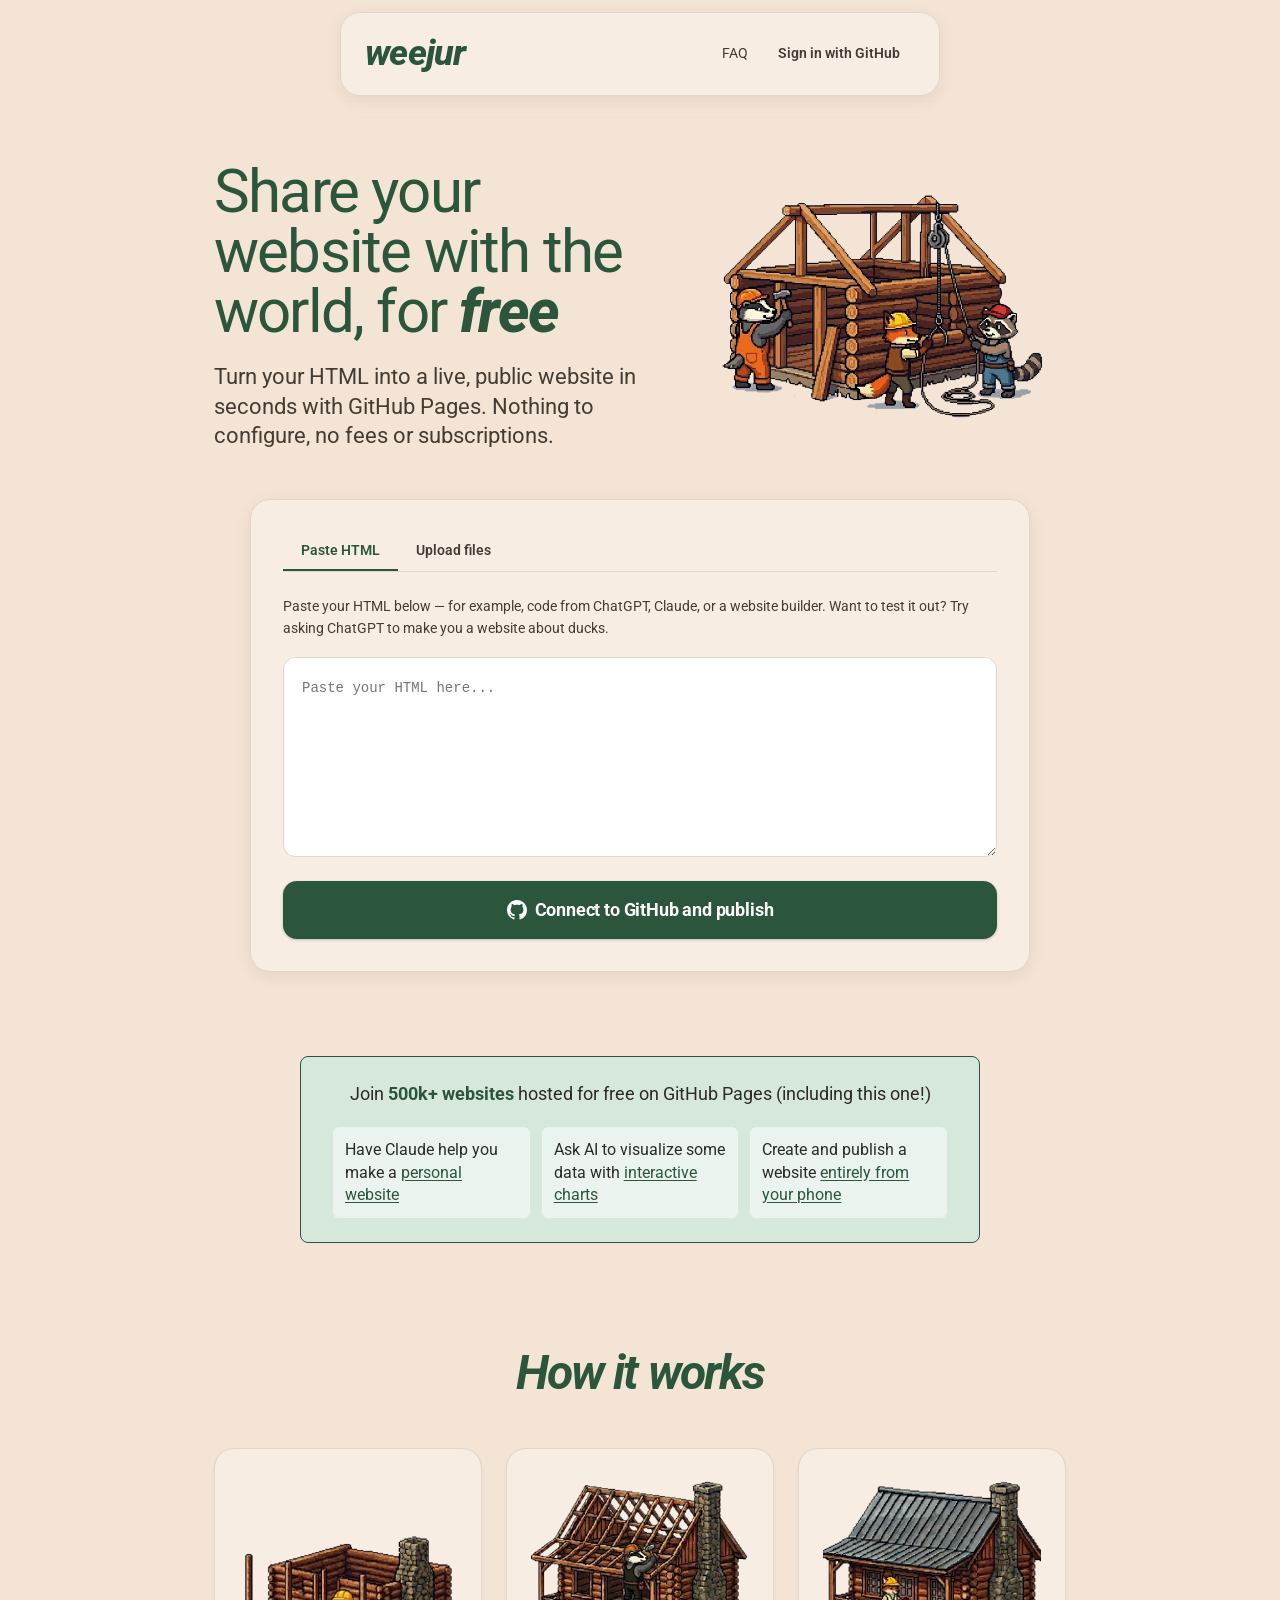
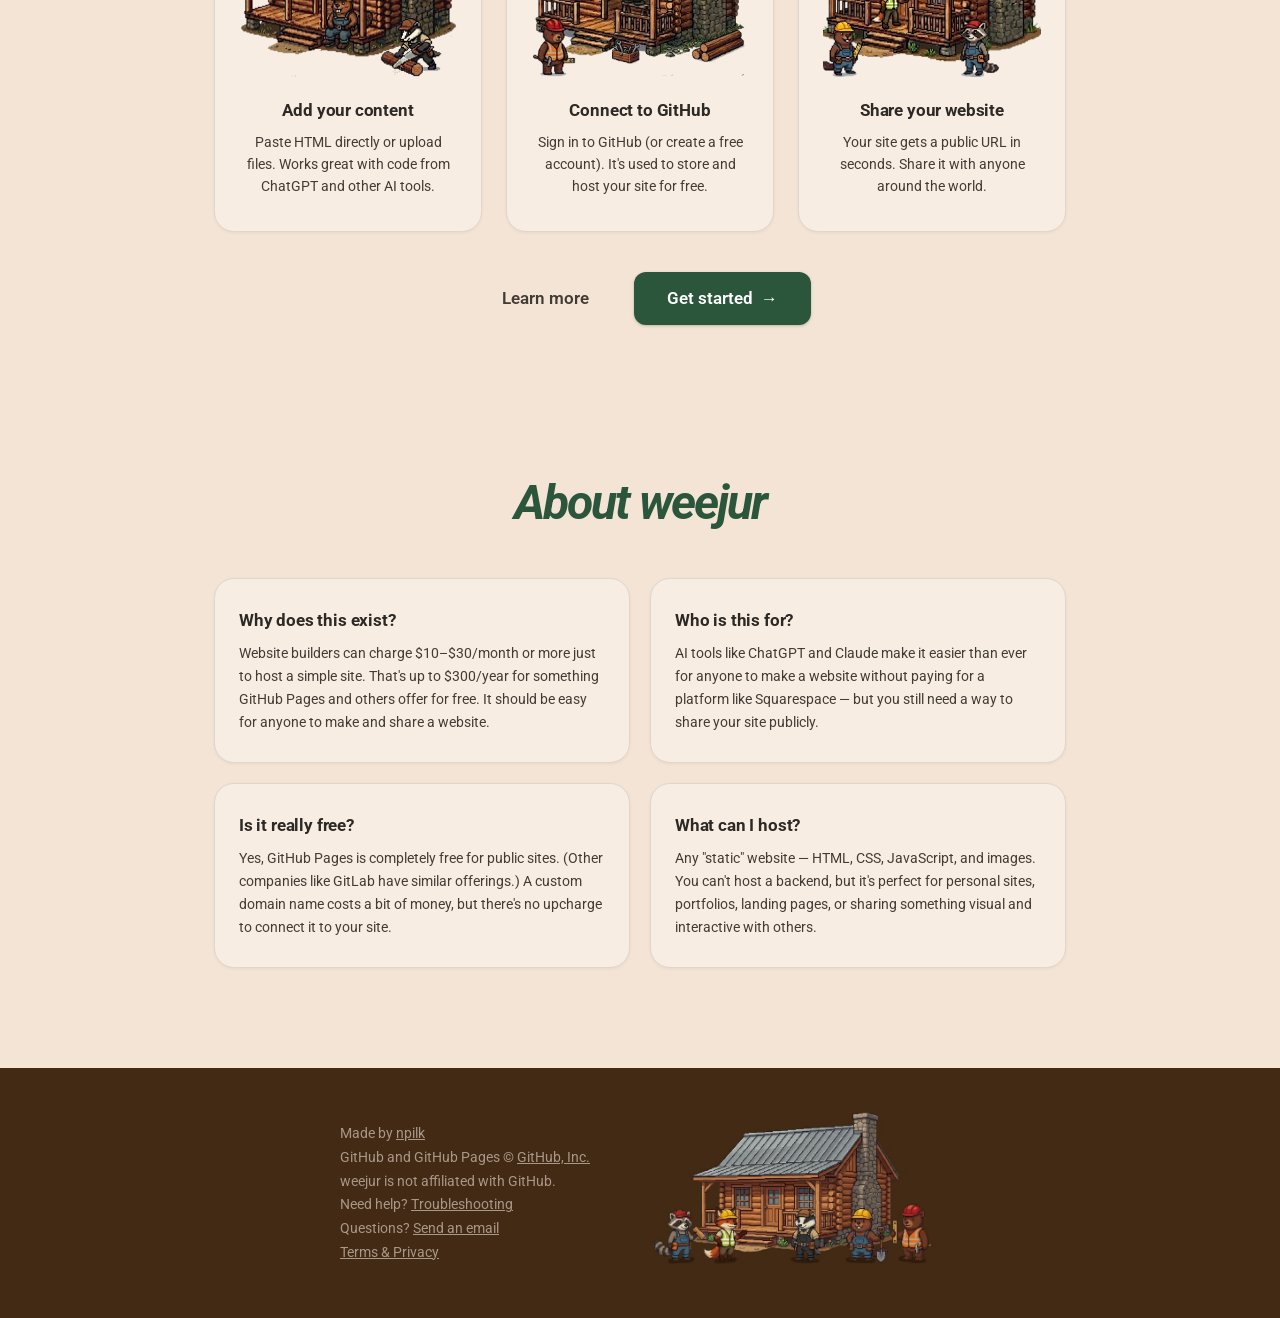
==== commit e5929836: "updating landing page copy" ====
--- a/index.html
+++ b/index.html
@@ -164,15 +164,15 @@
     <div class="about-grid">
       <div class="about-card">
         <h3>Why does this exist?</h3>
-        <p>Website builders charge $10–$30/month just to host a simple site. That's up to $300/year for something GitHub Pages and others offer for free. It should be easy for anyone to use these tools to make a website.</p>
+        <p>Website builders can charge $10–$30/month or more just to host a simple site. That's up to $300/year for something GitHub Pages and others offer for free. It should be easy for anyone to make and share a website.</p>
       </div>
       <div class="about-card">
         <h3>Who is this for?</h3>
-        <p>AI tools like ChatGPT and Claude make it easier than ever for regular people to create websites without expensive website builder platforms &mdash; but you still need a way to share them publicly.</p>
+        <p>AI tools like ChatGPT and Claude make it easier than ever for anyone to make a website without paying for a platform like Squarespace &mdash; but you still need a way to share your site publicly.</p>
       </div>
       <div class="about-card">
         <h3>Is it really free?</h3>
-        <p>Yes, GitHub Pages is completely free for public sites. (Other companies like GitLab and Cloudflare have similar offerings.) A custom domain name costs a bit of money, but there's no upcharge to connect it to your site.</p>
+        <p>Yes, GitHub Pages is completely free for public sites. (Other companies like GitLab have similar offerings.) A custom domain name costs a bit of money, but there's no upcharge to connect it to your site.</p>
       </div>
       <div class="about-card">
         <h3>What can I host?</h3>
